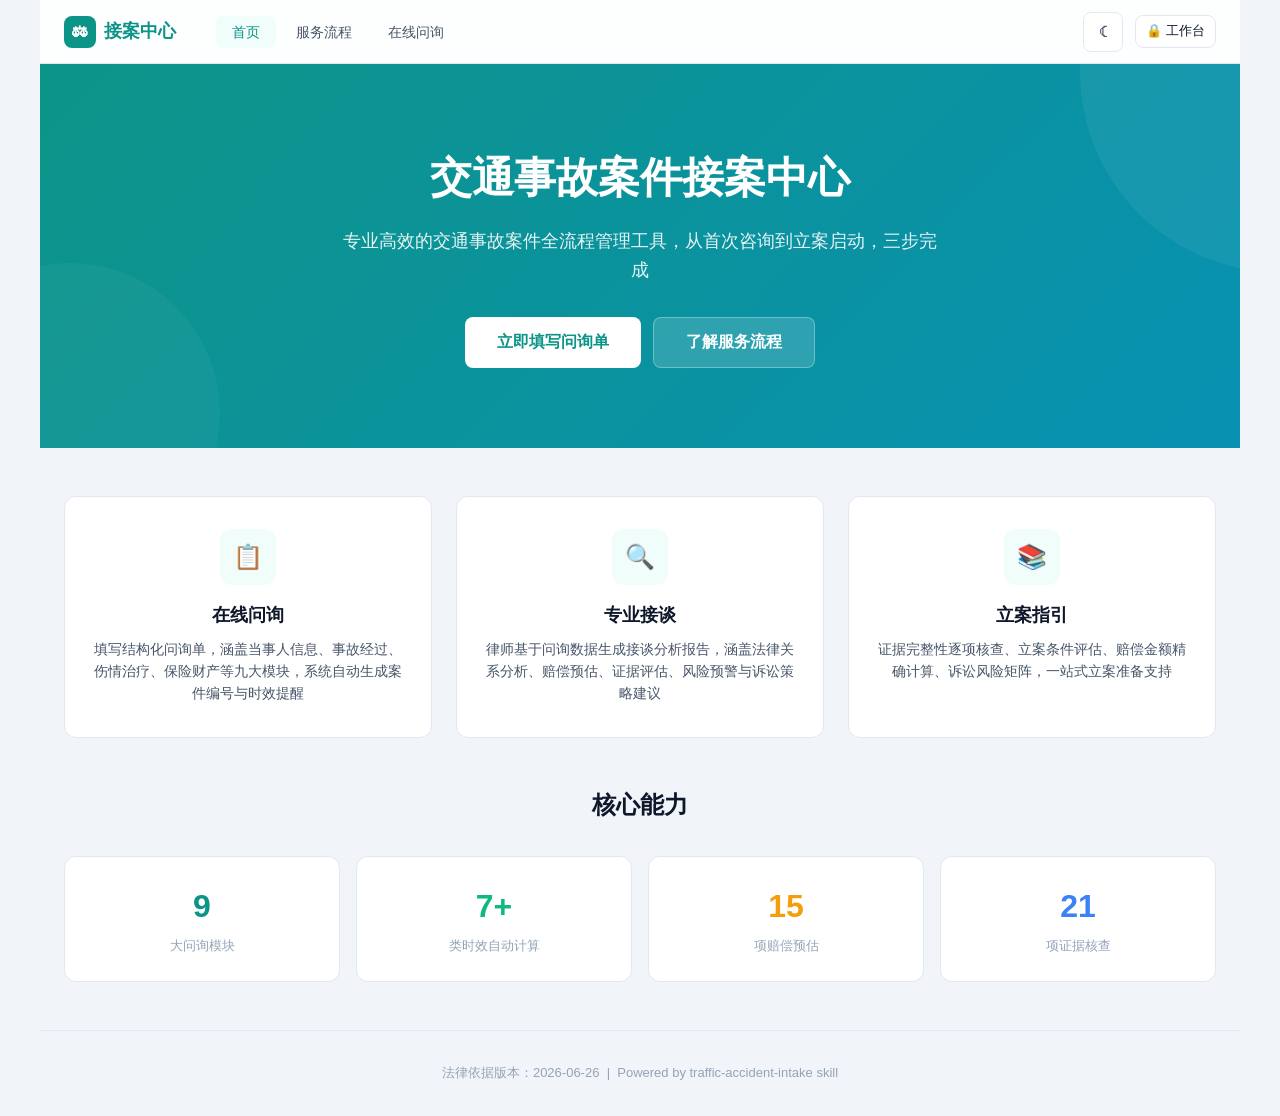
==== index.html @ eb9e919d "Initial commit: Teal color scheme, client portal + team dashboard" ====
<!DOCTYPE html>
<html lang="zh-CN">
<head>
<meta charset="UTF-8">
<meta name="viewport" content="width=device-width, initial-scale=1.0">
<title>交通事故案件接案中心</title>
<link rel="stylesheet" href="css/style.css">
</head>
<body>
<div class="client-layout">

  <!-- ===== Navigation ===== -->
  <nav class="client-nav">
    <div class="logo">
      <div class="logo-icon">&#9878;</div>
      <span>接案中心</span>
    </div>
    <ul class="nav-links">
      <li><a href="#/" class="active" data-route="/">首页</a></li>
      <li><a href="#/process" data-route="/process">服务流程</a></li>
      <li><a href="#/intake" data-route="/intake">在线问询</a></li>
    </ul>
    <div class="nav-actions">
      <button class="theme-toggle" id="themeToggle" title="切换主题">&#9790;</button>
      <a href="team.html" class="btn btn-sm btn-secondary">&#128274; 工作台</a>
    </div>
  </nav>

  <!-- ===== Home View ===== -->
  <div class="view active" id="view-home">

    <!-- Hero -->
    <div class="hero">
      <h1>交通事故案件接案中心</h1>
      <p class="subtitle">专业高效的交通事故案件全流程管理工具，从首次咨询到立案启动，三步完成</p>
      <div class="hero-cta">
        <button class="btn-hero btn-hero-primary" onclick="location.hash='#/intake'">立即填写问询单</button>
        <button class="btn-hero btn-hero-secondary" onclick="location.hash='#/process'">了解服务流程</button>
      </div>
    </div>

    <!-- Service Cards -->
    <div class="service-grid">
      <div class="service-card">
        <div class="service-icon">&#128203;</div>
        <h3>在线问询</h3>
        <p>填写结构化问询单，涵盖当事人信息、事故经过、伤情治疗、保险财产等九大模块，系统自动生成案件编号与时效提醒</p>
      </div>
      <div class="service-card">
        <div class="service-icon">&#128269;</div>
        <h3>专业接谈</h3>
        <p>律师基于问询数据生成接谈分析报告，涵盖法律关系分析、赔偿预估、证据评估、风险预警与诉讼策略建议</p>
      </div>
      <div class="service-card">
        <div class="service-icon">&#128218;</div>
        <h3>立案指引</h3>
        <p>证据完整性逐项核查、立案条件评估、赔偿金额精确计算、诉讼风险矩阵，一站式立案准备支持</p>
      </div>
    </div>

    <!-- Quick Stats -->
    <div style="max-width:1200px;margin:0 auto;padding:0 24px 48px;">
      <h2 style="text-align:center;font-size:24px;font-weight:700;margin-bottom:32px;">核心能力</h2>
      <div style="display:grid;grid-template-columns:repeat(auto-fit,minmax(200px,1fr));gap:16px;">
        <div class="card" style="text-align:center;padding:24px;">
          <div style="font-size:32px;font-weight:800;color:var(--primary);">9</div>
          <div style="font-size:13px;color:var(--text-muted);margin-top:4px;">大问询模块</div>
        </div>
        <div class="card" style="text-align:center;padding:24px;">
          <div style="font-size:32px;font-weight:800;color:var(--success);">7+</div>
          <div style="font-size:13px;color:var(--text-muted);margin-top:4px;">类时效自动计算</div>
        </div>
        <div class="card" style="text-align:center;padding:24px;">
          <div style="font-size:32px;font-weight:800;color:var(--warning);">15</div>
          <div style="font-size:13px;color:var(--text-muted);margin-top:4px;">项赔偿预估</div>
        </div>
        <div class="card" style="text-align:center;padding:24px;">
          <div style="font-size:32px;font-weight:800;color:var(--info);">21</div>
          <div style="font-size:13px;color:var(--text-muted);margin-top:4px;">项证据核查</div>
        </div>
      </div>
    </div>

    <!-- Footer -->
    <div style="text-align:center;padding:32px;border-top:1px solid var(--border);color:var(--text-muted);font-size:13px;">
      <p>法律依据版本：2026-06-26 &nbsp;|&nbsp;  Powered by traffic-accident-intake skill</p>
    </div>
  </div>

  <!-- ===== Process View ===== -->
  <div class="view" id="view-process">
    <div class="process-section">
      <h2>服务流程</h2>
      <p style="text-align:center;color:var(--text-secondary);margin:-32px auto 48px;max-width:600px;font-size:15px;">
        从首次咨询到立案启动，三个阶段有序推进，点击每个阶段查看详细内容
      </p>

      <div class="process-timeline">
        <!-- Phase 1 -->
        <div class="process-step" onclick="toggleStep(this)">
          <div class="step-dot">1</div>
          <div class="step-card">
            <h3>&#128203; 阶段一 &middot; 在线问询</h3>
            <p>客户填写结构化问询单，系统自动生成案件编号和时效提醒，律师获取完整案件信息</p>
            <div class="step-details">
              <div class="step-detail-item"><span class="detail-icon">&#10003;</span>九大模块覆盖：当事人信息、事故经过、伤情治疗、保险、财产、刑事风险、诉求、诉讼状态、材料清单</div>
              <div class="step-detail-item"><span class="detail-icon">&#10003;</span>自动生成案件编号（TA-时间戳格式）</div>
              <div class="step-detail-item"><span class="detail-icon">&#10003;</span>内置时效计算引擎：工伤认定、伤残鉴定、诉讼时效、保险理赔等7+类关键期限</div>
              <div class="step-detail-item"><span class="detail-icon">&#10003;</span>提交后导出JSON数据文件，客户可通过微信回传</div>
              <div class="step-detail-item"><span class="detail-icon">&#10003;</span>支持打印/导出PDF作为纸质备份</div>
              <div style="margin-top:16px;">
                <button class="btn btn-primary btn-sm" onclick="event.stopPropagation();location.hash='#/intake'">前往填写问询单 &rarr;</button>
              </div>
            </div>
          </div>
        </div>

        <!-- Phase 2 -->
        <div class="process-step" onclick="toggleStep(this)">
          <div class="step-dot">2</div>
          <div class="step-card">
            <h3>&#128269; 阶段二 &middot; 接谈分析</h3>
            <p>律师面谈客户时，基于问询数据生成结构化接谈分析报告，辅助高效决策</p>
            <div class="step-details">
              <div class="step-detail-item"><span class="detail-icon">&#10003;</span>案件基本信息：当事人、事故概况、责任认定、伤亡情况</div>
              <div class="step-detail-item"><span class="detail-icon">&#10003;</span>法律关系分析：侵权关系、保险合同、劳动/工伤、好意同乘、挂靠经营</div>
              <div class="step-detail-item"><span class="detail-icon">&#10003;</span>赔偿项目预估：15项赔偿逐条预估，引用最新地方标准</div>
              <div class="step-detail-item"><span class="detail-icon">&#10003;</span>证据现状评估：已有证据 vs 缺失证据，证据链完整性分析</div>
              <div class="step-detail-item"><span class="detail-icon">&#10003;</span>风险评估：诉讼时效、责任争议、执行风险、刑事风险</div>
              <div class="step-detail-item"><span class="detail-icon">&#10003;</span>诉讼策略建议：被告选择、管辖法院、保险索赔策略</div>
              <div class="step-detail-item"><span class="detail-icon">&#10003;</span>面谈补充提问清单：基于信息缺口自动生成追问清单</div>
              <div class="step-detail-item"><span class="detail-icon">&#10003;</span>下一步行动：紧急/短期/中期行动项</div>
            </div>
          </div>
        </div>

        <!-- Phase 3 -->
        <div class="process-step" onclick="toggleStep(this)">
          <div class="step-dot">3</div>
          <div class="step-card">
            <h3>&#128218; 阶段三 &middot; 立案准备</h3>
            <p>咨询完成、证据到位后，输出立案准备指引，全面支持立案决策</p>
            <div class="step-details">
              <div class="step-detail-item"><span class="detail-icon">&#10003;</span>证据完整性核查：21项证据逐项对照标注（已有/缺失/可选）</div>
              <div class="step-detail-item"><span class="detail-icon">&#10003;</span>立案条件评估：原告资格、被告明确性、管辖、时效</div>
              <div class="step-detail-item"><span class="detail-icon">&#10003;</span>赔偿金额精确计算：基于证据材料和最新标准逐项计算</div>
              <div class="step-detail-item"><span class="detail-icon">&#10003;</span>诉讼风险矩阵：责任争议、证据不足、保险免责、执行不能等</div>
              <div class="step-detail-item"><span class="detail-icon">&#10003;</span>立案材料清单：起诉状、证据目录、主体证明等完整清单</div>
              <div class="step-detail-item"><span class="detail-icon">&#10003;</span>立案操作指引：诉讼费速算、网上/现场/跨域立案流程</div>
            </div>
          </div>
        </div>
      </div>
    </div>
  </div>

  <!-- ===== Intake View ===== -->
  <div class="view" id="view-intake">
    <div class="intake-frame-wrapper">
      <div style="margin-bottom:20px;">
        <h2 style="font-size:22px;font-weight:700;margin-bottom:8px;">在线问询单</h2>
        <p style="color:var(--text-secondary);font-size:14px;">
          请如实填写以下信息，带 <strong>*</strong> 的为必填项。信息越完整，律师给出的方案越精准。
          所有信息仅用于律师内部评估，严格保密。
        </p>
      </div>
      <div id="intakeContainer" style="background:var(--surface);border:1px solid var(--border);border-radius:var(--radius-md);overflow:hidden;">
        <iframe id="intakeFrame" src="intake-form.html" style="width:100%;min-height:80vh;border:none;" onload="autoResizeFrame(this)"></iframe>
      </div>
      <div style="margin-top:16px;text-align:center;color:var(--text-muted);font-size:13px;">
        <p>填写完成后点击"确认提交"，系统将自动生成案件编号并下载数据文件。</p>
        <p style="margin-top:4px;">如需帮助，请联系接洽联络人。</p>
      </div>
    </div>
  </div>

</div>

<script>
// ===== Client Portal Router =====
function navigateClient() {
  var hash = location.hash.replace('#', '') || '/';
  document.querySelectorAll('.view').forEach(function(v) { v.classList.remove('active'); });
  document.querySelectorAll('.client-nav .nav-links a').forEach(function(a) { a.classList.remove('active'); });

  var viewId = 'view-home';
  if (hash === '/process') viewId = 'view-process';
  else if (hash === '/intake') viewId = 'view-intake';

  var view = document.getElementById(viewId);
  if (view) view.classList.add('active');

  var activeLink = document.querySelector('.client-nav .nav-links a[data-route="' + hash + '"]');
  if (activeLink) activeLink.classList.add('active');
}

window.addEventListener('hashchange', navigateClient);
window.addEventListener('load', navigateClient);

// ===== Process Step Toggle =====
function toggleStep(el) {
  el.classList.toggle('expanded');
}

// ===== Theme Toggle =====
var themeToggle = document.getElementById('themeToggle');
function setTheme(theme) {
  document.documentElement.setAttribute('data-theme', theme);
  themeToggle.textContent = theme === 'dark' ? '\u2600' : '\u263E';
  try { localStorage.setItem('ta-theme', theme); } catch(e) {}
}

themeToggle.addEventListener('click', function() {
  var current = document.documentElement.getAttribute('data-theme');
  setTheme(current === 'dark' ? 'light' : 'dark');
});

// Load saved theme
try {
  var saved = localStorage.getItem('ta-theme');
  if (saved) setTheme(saved);
  else if (window.matchMedia('(prefers-color-scheme: dark)').matches) setTheme('dark');
} catch(e) {}

// ===== Iframe Auto Resize =====
function autoResizeFrame(iframe) {
  try {
    var h = iframe.contentDocument.documentElement.scrollHeight;
    if (h > 400) iframe.style.minHeight = h + 'px';
  } catch(e) {}
}
</script>
</body>
</html>
---- css/style.css ----
/* ============================================================
   TA-Intake Portal — Design System
   Modern dashboard theme with dark/light mode
   ============================================================ */

/* ===== CSS Variables — Light Theme (default) ===== */
:root {
  --bg: #f1f5f9;
  --bg-elevated: #ffffff;
  --surface: #ffffff;
  --surface-hover: #f8fafc;
  --border: #e2e8f0;
  --border-light: #f1f5f9;

  --text-primary: #0f172a;
  --text-secondary: #475569;
  --text-muted: #94a3b8;
  --text-inverse: #ffffff;

  --primary: #0d9488;
  --primary-hover: #0f766e;
  --primary-light: #f0fdfa;
  --primary-text: #0d9488;

  --success: #10b981;
  --success-light: #ecfdf5;
  --success-text: #059669;
  --warning: #f59e0b;
  --warning-light: #fffbeb;
  --warning-text: #d97706;
  --danger: #ef4444;
  --danger-light: #fef2f2;
  --danger-text: #dc2626;
  --info: #3b82f6;
  --info-light: #eff6ff;

  --shadow-sm: 0 1px 2px rgba(0,0,0,0.05);
  --shadow: 0 1px 3px rgba(0,0,0,0.1), 0 1px 2px rgba(0,0,0,0.06);
  --shadow-md: 0 4px 6px -1px rgba(0,0,0,0.1), 0 2px 4px -1px rgba(0,0,0,0.06);
  --shadow-lg: 0 10px 15px -3px rgba(0,0,0,0.1), 0 4px 6px -2px rgba(0,0,0,0.05);

  --radius-sm: 6px;
  --radius: 8px;
  --radius-md: 12px;
  --radius-lg: 16px;
  --radius-full: 9999px;

  --sidebar-width: 260px;
  --header-height: 64px;
  --transition: 0.2s ease;
}

/* ===== Dark Theme ===== */
[data-theme="dark"] {
  --bg: #0f172a;
  --bg-elevated: #1e293b;
  --surface: #1e293b;
  --surface-hover: #334155;
  --border: #334155;
  --border-light: #1e293b;

  --text-primary: #f1f5f9;
  --text-secondary: #94a3b8;
  --text-muted: #64748b;
  --text-inverse: #0f172a;

  --primary: #2dd4bf;
  --primary-hover: #14b8a6;
  --primary-light: #042f2e;
  --primary-text: #5eead4;

  --success: #34d399;
  --success-light: #064e3b;
  --success-text: #6ee7b7;
  --warning: #fbbf24;
  --warning-light: #78350f;
  --warning-text: #fcd34d;
  --danger: #f87171;
  --danger-light: #7f1d1d;
  --danger-text: #fca5a5;
  --info: #60a5fa;
  --info-light: #1e3a5f;

  --shadow-sm: 0 1px 2px rgba(0,0,0,0.3);
  --shadow: 0 1px 3px rgba(0,0,0,0.4);
  --shadow-md: 0 4px 6px rgba(0,0,0,0.4);
  --shadow-lg: 0 10px 15px rgba(0,0,0,0.5);
}

/* ===== Reset & Base ===== */
*, *::before, *::after { box-sizing: border-box; margin: 0; padding: 0; }

html { scroll-behavior: smooth; }

body {
  font-family: -apple-system, BlinkMacSystemFont, "Segoe UI", "PingFang SC", "Hiragino Sans GB", "Microsoft YaHei", sans-serif;
  background: var(--bg);
  color: var(--text-primary);
  line-height: 1.6;
  min-height: 100vh;
  transition: background var(--transition), color var(--transition);
}

a { color: var(--primary); text-decoration: none; }
a:hover { text-decoration: underline; }

/* ===== Client Portal Layout ===== */
.client-layout {
  max-width: 1200px;
  margin: 0 auto;
}

.client-nav {
  position: sticky;
  top: 0;
  z-index: 100;
  background: var(--surface);
  border-bottom: 1px solid var(--border);
  padding: 0 24px;
  display: flex;
  align-items: center;
  height: var(--header-height);
  backdrop-filter: blur(12px);
  background: rgba(255,255,255,0.85);
}

[data-theme="dark"] .client-nav {
  background: rgba(30,41,59,0.9);
}

.client-nav .logo {
  font-size: 18px;
  font-weight: 700;
  color: var(--primary);
  display: flex;
  align-items: center;
  gap: 8px;
}

.client-nav .logo-icon {
  width: 32px;
  height: 32px;
  background: var(--primary);
  border-radius: var(--radius);
  display: flex;
  align-items: center;
  justify-content: center;
  color: white;
  font-size: 16px;
}

.client-nav .nav-links {
  display: flex;
  gap: 4px;
  margin-left: 40px;
  list-style: none;
}

.client-nav .nav-links a {
  padding: 8px 16px;
  border-radius: var(--radius);
  color: var(--text-secondary);
  font-size: 14px;
  font-weight: 500;
  transition: all var(--transition);
}

.client-nav .nav-links a:hover,
.client-nav .nav-links a.active {
  color: var(--primary);
  background: var(--primary-light);
  text-decoration: none;
}

.client-nav .nav-actions {
  margin-left: auto;
  display: flex;
  align-items: center;
  gap: 12px;
}

/* ===== Theme Toggle ===== */
.theme-toggle {
  width: 40px;
  height: 40px;
  border: 1px solid var(--border);
  border-radius: var(--radius);
  background: var(--surface);
  cursor: pointer;
  display: flex;
  align-items: center;
  justify-content: center;
  font-size: 18px;
  transition: all var(--transition);
  color: var(--text-secondary);
}

.theme-toggle:hover {
  background: var(--surface-hover);
  border-color: var(--primary);
  color: var(--primary);
}

/* ===== Team Dashboard Layout ===== */
.team-layout {
  display: flex;
  min-height: 100vh;
}

.sidebar {
  width: var(--sidebar-width);
  background: var(--surface);
  border-right: 1px solid var(--border);
  display: flex;
  flex-direction: column;
  position: fixed;
  top: 0;
  left: 0;
  bottom: 0;
  z-index: 50;
  transition: transform 0.3s ease;
}

.sidebar-header {
  padding: 20px 20px 16px;
  border-bottom: 1px solid var(--border);
}

.sidebar-header .logo {
  font-size: 16px;
  font-weight: 700;
  color: var(--primary);
  display: flex;
  align-items: center;
  gap: 10px;
}

.sidebar-header .logo-icon {
  width: 36px;
  height: 36px;
  background: linear-gradient(135deg, var(--primary), var(--primary-hover));
  border-radius: var(--radius);
  display: flex;
  align-items: center;
  justify-content: center;
  color: white;
  font-size: 18px;
}

.sidebar-header .logo-sub {
  font-size: 11px;
  color: var(--text-muted);
  font-weight: 400;
  margin-top: 2px;
}

.sidebar-nav {
  flex: 1;
  padding: 12px;
  overflow-y: auto;
}

.sidebar-nav .nav-section {
  font-size: 11px;
  font-weight: 600;
  color: var(--text-muted);
  text-transform: uppercase;
  letter-spacing: 0.5px;
  padding: 16px 12px 8px;
}

.sidebar-nav .nav-item {
  display: flex;
  align-items: center;
  gap: 10px;
  padding: 10px 12px;
  border-radius: var(--radius);
  color: var(--text-secondary);
  font-size: 14px;
  font-weight: 500;
  transition: all var(--transition);
  cursor: pointer;
  text-decoration: none;
}

.sidebar-nav .nav-item:hover {
  background: var(--surface-hover);
  color: var(--text-primary);
  text-decoration: none;
}

.sidebar-nav .nav-item.active {
  background: var(--primary-light);
  color: var(--primary);
}

.sidebar-nav .nav-item .nav-icon {
  width: 20px;
  text-align: center;
  font-size: 16px;
}

.sidebar-nav .nav-item .nav-badge {
  margin-left: auto;
  background: var(--danger);
  color: white;
  font-size: 11px;
  padding: 2px 7px;
  border-radius: var(--radius-full);
  font-weight: 600;
}

.sidebar-footer {
  padding: 16px;
  border-top: 1px solid var(--border);
  display: flex;
  align-items: center;
  gap: 8px;
}

.main-content {
  flex: 1;
  margin-left: var(--sidebar-width);
  min-height: 100vh;
}

.main-header {
  height: var(--header-height);
  border-bottom: 1px solid var(--border);
  padding: 0 24px;
  display: flex;
  align-items: center;
  background: var(--surface);
  position: sticky;
  top: 0;
  z-index: 40;
}

.main-header .page-title {
  font-size: 18px;
  font-weight: 700;
}

.main-header .header-actions {
  margin-left: auto;
  display: flex;
  align-items: center;
  gap: 12px;
}

.main-body {
  padding: 24px;
}

/* ===== Cards ===== */
.card {
  background: var(--surface);
  border: 1px solid var(--border);
  border-radius: var(--radius-md);
  padding: 20px;
  transition: all var(--transition);
}

.card:hover {
  box-shadow: var(--shadow-md);
}

.card-header {
  display: flex;
  align-items: center;
  justify-content: space-between;
  margin-bottom: 16px;
}

.card-title {
  font-size: 15px;
  font-weight: 600;
}

/* ===== Stat Cards ===== */
.stat-grid {
  display: grid;
  grid-template-columns: repeat(auto-fit, minmax(200px, 1fr));
  gap: 16px;
  margin-bottom: 24px;
}

.stat-card {
  background: var(--surface);
  border: 1px solid var(--border);
  border-radius: var(--radius-md);
  padding: 20px;
  display: flex;
  align-items: flex-start;
  gap: 16px;
  transition: all var(--transition);
}

.stat-card:hover {
  box-shadow: var(--shadow-md);
  transform: translateY(-1px);
}

.stat-icon {
  width: 44px;
  height: 44px;
  border-radius: var(--radius);
  display: flex;
  align-items: center;
  justify-content: center;
  font-size: 20px;
  flex-shrink: 0;
}

.stat-icon.blue { background: var(--info-light); color: var(--info); }
.stat-icon.green { background: var(--success-light); color: var(--success); }
.stat-icon.yellow { background: var(--warning-light); color: var(--warning); }
.stat-icon.red { background: var(--danger-light); color: var(--danger); }
.stat-icon.purple { background: var(--primary-light); color: var(--primary); }

.stat-info { flex: 1; }

.stat-value {
  font-size: 28px;
  font-weight: 700;
  line-height: 1.2;
  color: var(--text-primary);
}

.stat-label {
  font-size: 13px;
  color: var(--text-muted);
  margin-top: 2px;
}

/* ===== Buttons ===== */
.btn {
  display: inline-flex;
  align-items: center;
  justify-content: center;
  gap: 6px;
  padding: 8px 16px;
  border: 1px solid transparent;
  border-radius: var(--radius);
  font-size: 14px;
  font-weight: 500;
  font-family: inherit;
  cursor: pointer;
  transition: all var(--transition);
  white-space: nowrap;
}

.btn-primary {
  background: var(--primary);
  color: white;
}
.btn-primary:hover { background: var(--primary-hover); }

.btn-secondary {
  background: var(--surface);
  color: var(--text-primary);
  border-color: var(--border);
}
.btn-secondary:hover { background: var(--surface-hover); }

.btn-ghost {
  background: transparent;
  color: var(--text-secondary);
}
.btn-ghost:hover { background: var(--surface-hover); color: var(--text-primary); }

.btn-danger {
  background: var(--danger);
  color: white;
}
.btn-danger:hover { background: var(--danger-text); }

.btn-sm { padding: 5px 10px; font-size: 13px; }
.btn-lg { padding: 12px 24px; font-size: 15px; }

/* ===== Badges ===== */
.badge {
  display: inline-flex;
  align-items: center;
  padding: 3px 10px;
  border-radius: var(--radius-full);
  font-size: 12px;
  font-weight: 500;
}

.badge-primary { background: var(--primary-light); color: var(--primary-text); }
.badge-success { background: var(--success-light); color: var(--success-text); }
.badge-warning { background: var(--warning-light); color: var(--warning-text); }
.badge-danger { background: var(--danger-light); color: var(--danger-text); }
.badge-info { background: var(--info-light); color: var(--info); }
.badge-muted { background: var(--bg); color: var(--text-muted); }

/* ===== Form Elements ===== */
.input, .select, .textarea {
  width: 100%;
  padding: 8px 12px;
  border: 1px solid var(--border);
  border-radius: var(--radius);
  font-size: 14px;
  font-family: inherit;
  background: var(--surface);
  color: var(--text-primary);
  transition: all var(--transition);
}

.input:focus, .select:focus, .textarea:focus {
  outline: none;
  border-color: var(--primary);
  box-shadow: 0 0 0 3px rgba(13,148,136,0.1);
}

.search-input {
  position: relative;
}

.search-input .input {
  padding-left: 36px;
}

.search-input .search-icon {
  position: absolute;
  left: 12px;
  top: 50%;
  transform: translateY(-50%);
  color: var(--text-muted);
  font-size: 14px;
}

/* ===== Tables ===== */
.table-wrapper {
  overflow-x: auto;
  border: 1px solid var(--border);
  border-radius: var(--radius-md);
}

.table {
  width: 100%;
  border-collapse: collapse;
  font-size: 14px;
}

.table th {
  text-align: left;
  padding: 12px 16px;
  font-weight: 600;
  font-size: 12px;
  text-transform: uppercase;
  letter-spacing: 0.5px;
  color: var(--text-muted);
  background: var(--bg);
  border-bottom: 1px solid var(--border);
}

.table td {
  padding: 12px 16px;
  border-bottom: 1px solid var(--border-light);
  color: var(--text-secondary);
}

.table tr:last-child td { border-bottom: none; }

.table tr:hover td { background: var(--surface-hover); }

/* ===== Progress Bar ===== */
.progress {
  height: 6px;
  background: var(--border);
  border-radius: 3px;
  overflow: hidden;
}

.progress-bar {
  height: 100%;
  background: var(--primary);
  border-radius: 3px;
  transition: width 0.5s ease;
}

.progress-bar.green { background: var(--success); }
.progress-bar.yellow { background: var(--warning); }
.progress-bar.red { background: var(--danger); }

/* ===== Hero Section (Client Home) ===== */
.hero {
  background: linear-gradient(135deg, var(--primary), #0891b2);
  color: white;
  padding: 80px 40px;
  text-align: center;
  position: relative;
  overflow: hidden;
}

.hero::before {
  content: '';
  position: absolute;
  top: -50%;
  right: -20%;
  width: 400px;
  height: 400px;
  background: rgba(255,255,255,0.06);
  border-radius: 50%;
}

.hero::after {
  content: '';
  position: absolute;
  bottom: -30%;
  left: -10%;
  width: 300px;
  height: 300px;
  background: rgba(255,255,255,0.04);
  border-radius: 50%;
}

.hero h1 {
  font-size: 42px;
  font-weight: 800;
  margin-bottom: 16px;
  position: relative;
  z-index: 1;
}

.hero .subtitle {
  font-size: 18px;
  opacity: 0.9;
  max-width: 600px;
  margin: 0 auto 32px;
  position: relative;
  z-index: 1;
}

.hero .hero-cta {
  display: flex;
  gap: 12px;
  justify-content: center;
  position: relative;
  z-index: 1;
}

.hero .btn-hero {
  padding: 14px 32px;
  border-radius: var(--radius);
  font-size: 16px;
  font-weight: 600;
  cursor: pointer;
  border: none;
  transition: all 0.3s;
}

.hero .btn-hero-primary {
  background: white;
  color: var(--primary);
}

.hero .btn-hero-primary:hover {
  background: rgba(255,255,255,0.9);
  transform: translateY(-2px);
  box-shadow: 0 8px 24px rgba(0,0,0,0.2);
}

.hero .btn-hero-secondary {
  background: rgba(255,255,255,0.15);
  color: white;
  border: 1px solid rgba(255,255,255,0.3);
}

.hero .btn-hero-secondary:hover {
  background: rgba(255,255,255,0.25);
}

/* ===== Service Cards ===== */
.service-grid {
  display: grid;
  grid-template-columns: repeat(auto-fit, minmax(280px, 1fr));
  gap: 24px;
  padding: 48px 24px;
  max-width: 1200px;
  margin: 0 auto;
}

.service-card {
  background: var(--surface);
  border: 1px solid var(--border);
  border-radius: var(--radius-md);
  padding: 32px 24px;
  text-align: center;
  transition: all 0.3s;
}

.service-card:hover {
  transform: translateY(-4px);
  box-shadow: var(--shadow-lg);
}

.service-card .service-icon {
  width: 56px;
  height: 56px;
  background: var(--primary-light);
  border-radius: var(--radius-md);
  display: flex;
  align-items: center;
  justify-content: center;
  font-size: 24px;
  margin: 0 auto 16px;
}

.service-card h3 {
  font-size: 18px;
  font-weight: 600;
  margin-bottom: 8px;
}

.service-card p {
  font-size: 14px;
  color: var(--text-secondary);
  line-height: 1.6;
}

/* ===== Process Timeline ===== */
.process-section {
  padding: 64px 24px;
  max-width: 900px;
  margin: 0 auto;
}

.process-section h2 {
  text-align: center;
  font-size: 32px;
  font-weight: 700;
  margin-bottom: 48px;
}

.process-timeline {
  position: relative;
  padding-left: 40px;
}

.process-timeline::before {
  content: '';
  position: absolute;
  left: 15px;
  top: 0;
  bottom: 0;
  width: 2px;
  background: var(--border);
}

.process-step {
  position: relative;
  margin-bottom: 48px;
  cursor: pointer;
}

.process-step:last-child { margin-bottom: 0; }

.process-step .step-dot {
  position: absolute;
  left: -33px;
  top: 4px;
  width: 28px;
  height: 28px;
  background: var(--primary);
  border-radius: 50%;
  display: flex;
  align-items: center;
  justify-content: center;
  color: white;
  font-size: 13px;
  font-weight: 700;
  z-index: 1;
  transition: all 0.3s;
}

.process-step:hover .step-dot {
  transform: scale(1.2);
  box-shadow: 0 0 0 6px var(--primary-light);
}

.process-step .step-card {
  background: var(--surface);
  border: 1px solid var(--border);
  border-radius: var(--radius-md);
  padding: 24px;
  transition: all 0.3s;
}

.process-step:hover .step-card {
  box-shadow: var(--shadow-md);
  border-color: var(--primary);
}

.process-step h3 {
  font-size: 18px;
  font-weight: 600;
  margin-bottom: 8px;
  color: var(--primary);
}

.process-step p {
  font-size: 14px;
  color: var(--text-secondary);
  margin-bottom: 12px;
}

.process-step .step-details {
  display: none;
  margin-top: 16px;
  padding-top: 16px;
  border-top: 1px solid var(--border);
}

.process-step.expanded .step-details {
  display: block;
}

.step-detail-item {
  display: flex;
  align-items: flex-start;
  gap: 8px;
  margin-bottom: 8px;
  font-size: 13px;
  color: var(--text-secondary);
}

.step-detail-item .detail-icon {
  color: var(--success);
  flex-shrink: 0;
  margin-top: 2px;
}

/* ===== Case Cards (Team Dashboard) ===== */
.case-grid {
  display: grid;
  gap: 12px;
}

.case-card {
  background: var(--surface);
  border: 1px solid var(--border);
  border-radius: var(--radius-md);
  padding: 16px 20px;
  display: flex;
  align-items: center;
  gap: 16px;
  transition: all var(--transition);
  cursor: pointer;
}

.case-card:hover {
  box-shadow: var(--shadow);
  border-color: var(--primary);
}

.case-card .case-info { flex: 1; }

.case-card .case-name {
  font-size: 15px;
  font-weight: 600;
  margin-bottom: 4px;
}

.case-card .case-meta {
  font-size: 13px;
  color: var(--text-muted);
  display: flex;
  gap: 16px;
}

.case-card .case-progress {
  width: 120px;
}

.case-card .case-deadline {
  text-align: right;
  min-width: 80px;
}

.case-card .deadline-days {
  font-size: 20px;
  font-weight: 700;
}

.case-card .deadline-label {
  font-size: 11px;
  color: var(--text-muted);
}

.deadline-safe { color: var(--success); }
.deadline-warn { color: var(--warning); }
.deadline-danger { color: var(--danger); }

/* ===== Filter Tabs ===== */
.filter-tabs {
  display: flex;
  gap: 4px;
  margin-bottom: 20px;
  background: var(--bg);
  padding: 4px;
  border-radius: var(--radius);
  width: fit-content;
}

.filter-tab {
  padding: 6px 16px;
  border: none;
  border-radius: var(--radius-sm);
  background: transparent;
  color: var(--text-secondary);
  font-size: 13px;
  font-weight: 500;
  cursor: pointer;
  font-family: inherit;
  transition: all var(--transition);
}

.filter-tab:hover { color: var(--text-primary); }

.filter-tab.active {
  background: var(--surface);
  color: var(--text-primary);
  box-shadow: var(--shadow-sm);
}

/* ===== Legal Reference Cards ===== */
.law-card {
  background: var(--surface);
  border: 1px solid var(--border);
  border-radius: var(--radius-md);
  padding: 20px;
  margin-bottom: 12px;
  transition: all var(--transition);
}

.law-card:hover { box-shadow: var(--shadow); }

.law-card .law-header {
  display: flex;
  align-items: flex-start;
  justify-content: space-between;
  margin-bottom: 12px;
}

.law-card .law-title {
  font-size: 15px;
  font-weight: 600;
  flex: 1;
}

.law-card .law-body {
  font-size: 14px;
  color: var(--text-secondary);
  line-height: 1.7;
}

.law-card .law-articles {
  display: flex;
  flex-wrap: wrap;
  gap: 6px;
  margin-top: 12px;
}

.law-card .article-tag {
  background: var(--bg);
  padding: 3px 10px;
  border-radius: var(--radius-sm);
  font-size: 12px;
  color: var(--text-secondary);
}

/* ===== Deadline Calendar ===== */
.deadline-list {
  display: grid;
  gap: 8px;
}

.deadline-item {
  display: flex;
  align-items: center;
  gap: 16px;
  padding: 14px 16px;
  background: var(--surface);
  border: 1px solid var(--border);
  border-radius: var(--radius);
  transition: all var(--transition);
}

.deadline-item:hover { box-shadow: var(--shadow-sm); }

.deadline-item .dl-date {
  min-width: 70px;
  text-align: center;
}

.deadline-item .dl-date .dl-day {
  font-size: 22px;
  font-weight: 700;
  line-height: 1;
}

.deadline-item .dl-date .dl-month {
  font-size: 11px;
  color: var(--text-muted);
  text-transform: uppercase;
}

.deadline-item .dl-indicator {
  width: 4px;
  height: 36px;
  border-radius: 2px;
}

.dl-indicator.safe { background: var(--success); }
.dl-indicator.warn { background: var(--warning); }
.dl-indicator.danger { background: var(--danger); }

.deadline-item .dl-info { flex: 1; }

.deadline-item .dl-title {
  font-size: 14px;
  font-weight: 600;
  margin-bottom: 2px;
}

.deadline-item .dl-legal {
  font-size: 12px;
  color: var(--text-muted);
}

.deadline-item .dl-remaining {
  text-align: right;
  min-width: 80px;
  font-size: 13px;
  font-weight: 600;
}

/* ===== Upload Zone ===== */
.upload-zone {
  border: 2px dashed var(--border);
  border-radius: var(--radius-md);
  padding: 48px 24px;
  text-align: center;
  cursor: pointer;
  transition: all var(--transition);
}

.upload-zone:hover {
  border-color: var(--primary);
  background: var(--primary-light);
}

.upload-zone .upload-icon {
  font-size: 40px;
  margin-bottom: 12px;
  color: var(--text-muted);
}

.upload-zone .upload-text {
  font-size: 15px;
  color: var(--text-secondary);
  margin-bottom: 4px;
}

.upload-zone .upload-hint {
  font-size: 13px;
  color: var(--text-muted);
}

/* ===== View Container ===== */
.view { display: none; }
.view.active { display: block; }

/* ===== Section Title ===== */
.section-title {
  font-size: 16px;
  font-weight: 600;
  margin-bottom: 16px;
  display: flex;
  align-items: center;
  gap: 8px;
}

.section-subtitle {
  font-size: 13px;
  color: var(--text-muted);
  margin-bottom: 20px;
}

/* ===== Empty State ===== */
.empty-state {
  text-align: center;
  padding: 48px 24px;
  color: var(--text-muted);
}

.empty-state .empty-icon {
  font-size: 48px;
  margin-bottom: 12px;
}

.empty-state .empty-text {
  font-size: 15px;
  margin-bottom: 16px;
}

/* ===== Mobile Menu Toggle ===== */
.mobile-toggle {
  display: none;
  width: 40px;
  height: 40px;
  border: 1px solid var(--border);
  border-radius: var(--radius);
  background: var(--surface);
  cursor: pointer;
  align-items: center;
  justify-content: center;
  font-size: 18px;
  color: var(--text-secondary);
}

.sidebar-overlay {
  display: none;
  position: fixed;
  inset: 0;
  background: rgba(0,0,0,0.4);
  z-index: 45;
}

/* ===== Responsive ===== */
@media (max-width: 768px) {
  .hero { padding: 48px 20px; }
  .hero h1 { font-size: 28px; }
  .hero .subtitle { font-size: 15px; }
  .hero .hero-cta { flex-direction: column; align-items: center; }

  .service-grid { grid-template-columns: 1fr; padding: 32px 16px; }

  .sidebar {
    transform: translateX(-100%);
  }
  .sidebar.open { transform: translateX(0); }
  .sidebar-overlay.open { display: block; }

  .main-content { margin-left: 0; }
  .mobile-toggle { display: flex; }

  .stat-grid { grid-template-columns: 1fr 1fr; }

  .case-card { flex-wrap: wrap; }
  .case-card .case-progress { width: 100%; }
  .case-card .case-deadline { width: auto; }

  .client-nav .nav-links { display: none; }
}

@media (max-width: 480px) {
  .stat-grid { grid-template-columns: 1fr; }
  .filter-tabs { flex-wrap: wrap; }
}

/* ===== Print ===== */
@media print {
  .sidebar, .client-nav, .main-header, .theme-toggle, .mobile-toggle { display: none !important; }
  .main-content { margin-left: 0 !important; }
  .card { break-inside: avoid; }
}

/* ===== Animations ===== */
@keyframes fadeIn {
  from { opacity: 0; transform: translateY(8px); }
  to { opacity: 1; transform: translateY(0); }
}

.view.active {
  animation: fadeIn 0.25s ease;
}

/* ===== Scrollbar ===== */
::-webkit-scrollbar { width: 6px; }
::-webkit-scrollbar-track { background: transparent; }
::-webkit-scrollbar-thumb { background: var(--border); border-radius: 3px; }
::-webkit-scrollbar-thumb:hover { background: var(--text-muted); }

/* ===== Tooltip ===== */
.tooltip {
  position: relative;
}

.tooltip::after {
  content: attr(data-tip);
  position: absolute;
  bottom: 100%;
  left: 50%;
  transform: translateX(-50%);
  background: var(--text-primary);
  color: var(--bg);
  padding: 4px 10px;
  border-radius: var(--radius-sm);
  font-size: 12px;
  white-space: nowrap;
  opacity: 0;
  pointer-events: none;
  transition: opacity 0.2s;
}

.tooltip:hover::after { opacity: 1; }

/* ===== Modal ===== */
.modal-backdrop {
  display: none;
  position: fixed;
  inset: 0;
  background: rgba(0,0,0,0.5);
  z-index: 1000;
  align-items: center;
  justify-content: center;
}

.modal-backdrop.active { display: flex; }

.modal {
  background: var(--surface);
  border-radius: var(--radius-lg);
  padding: 24px;
  max-width: 560px;
  width: 90%;
  max-height: 80vh;
  overflow-y: auto;
  box-shadow: var(--shadow-lg);
}

.modal-header {
  display: flex;
  align-items: center;
  justify-content: space-between;
  margin-bottom: 20px;
}

.modal-title {
  font-size: 18px;
  font-weight: 700;
}

.modal-close {
  width: 32px;
  height: 32px;
  border: none;
  border-radius: var(--radius);
  background: transparent;
  cursor: pointer;
  font-size: 18px;
  color: var(--text-muted);
  display: flex;
  align-items: center;
  justify-content: center;
}

.modal-close:hover { background: var(--bg); color: var(--text-primary); }

/* ===== Questionnaire Embed ===== */
.intake-frame-wrapper {
  max-width: 900px;
  margin: 0 auto;
  padding: 24px;
}

.intake-frame-wrapper iframe {
  width: 100%;
  min-height: 80vh;
  border: 1px solid var(--border);
  border-radius: var(--radius-md);
}

/* ===== Compensation Calculator ===== */
.calc-grid {
  display: grid;
  grid-template-columns: 1fr 1fr;
  gap: 16px;
}

.calc-result {
  background: var(--primary-light);
  border: 1px solid var(--primary);
  border-radius: var(--radius-md);
  padding: 20px;
  margin-top: 20px;
}

.calc-result .calc-total {
  font-size: 28px;
  font-weight: 700;
  color: var(--primary);
}

@media (max-width: 768px) {
  .calc-grid { grid-template-columns: 1fr; }
}
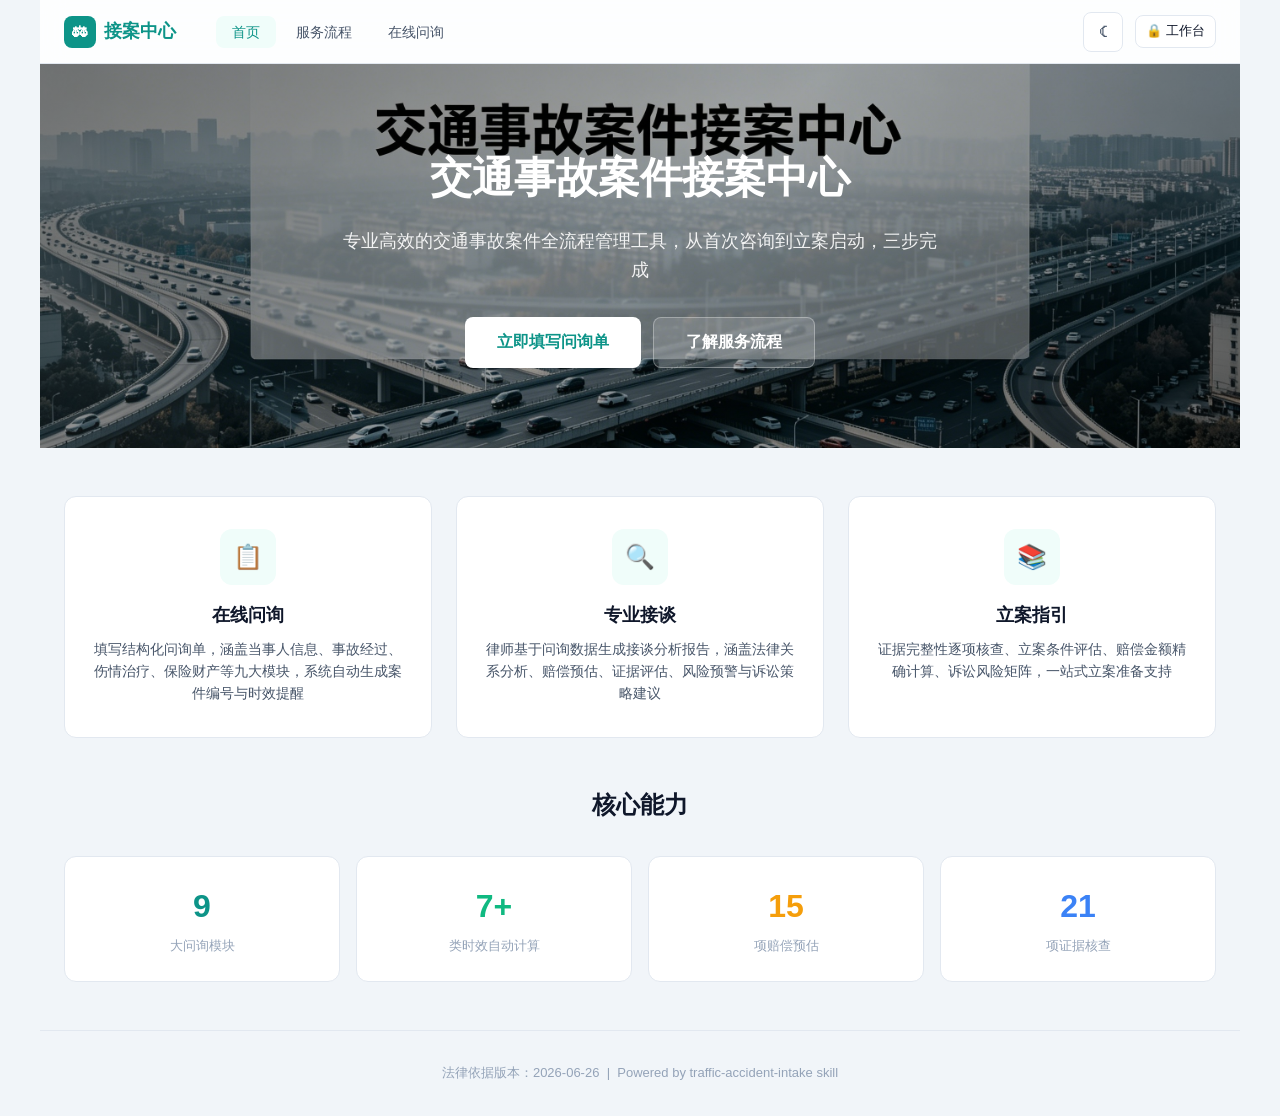
==== commit 29d65bc0: "feat: replace hero gradient with day/night banner images with time-based switching - Add compressed " ====
--- a/index.html
+++ b/index.html
@@ -165,7 +165,7 @@
         </p>
       </div>
       <div id="intakeContainer" style="background:var(--surface);border:1px solid var(--border);border-radius:var(--radius-md);overflow:hidden;">
-        <iframe id="intakeFrame" src="intake-form.html" style="width:100%;min-height:80vh;border:none;" onload="autoResizeFrame(this)"></iframe>
+        <iframe id="intakeFrame" src="intake-form.html?v=20260629b" style="width:100%;min-height:80vh;border:none;" onload="autoResizeFrame(this)"></iframe>
       </div>
       <div style="margin-top:16px;text-align:center;color:var(--text-muted);font-size:13px;">
         <p>填写完成后点击"确认提交"，系统将自动生成案件编号并下载数据文件。</p>
@@ -222,6 +222,21 @@
   else if (window.matchMedia('(prefers-color-scheme: dark)').matches) setTheme('dark');
 } catch(e) {}
 
+// ===== Hero Day/Night Banner Switch =====
+// Day: 07:00–19:00, Night: 19:00–07:00
+function updateHeroBanner() {
+  var hero = document.querySelector('.hero');
+  if (!hero) return;
+  var hour = new Date().getHours();
+  if (hour >= 19 || hour < 7) {
+    hero.classList.add('hero-night');
+  } else {
+    hero.classList.remove('hero-night');
+  }
+}
+updateHeroBanner();
+setInterval(updateHeroBanner, 60000); // re-check every minute
+
 // ===== Iframe Auto Resize =====
 function autoResizeFrame(iframe) {
   try {
--- a/css/style.css
+++ b/css/style.css
@@ -587,23 +587,26 @@
 
 /* ===== Hero Section (Client Home) ===== */
 .hero {
-  background: linear-gradient(135deg, var(--primary), #0891b2);
+  background: url('../images/banner-day.jpg') center center / cover no-repeat;
   color: white;
   padding: 80px 40px;
   text-align: center;
   position: relative;
   overflow: hidden;
+  transition: background-image 0.8s ease-in-out;
+}
+
+/* Night variant — applied by JS based on time of day */
+.hero.hero-night {
+  background-image: url('../images/banner-night.jpg');
 }
 
 .hero::before {
   content: '';
   position: absolute;
-  top: -50%;
-  right: -20%;
-  width: 400px;
-  height: 400px;
-  background: rgba(255,255,255,0.06);
-  border-radius: 50%;
+  top: 0; left: 0; right: 0; bottom: 0;
+  background: linear-gradient(135deg, rgba(0,0,0,0.55) 0%, rgba(0,0,0,0.35) 50%, rgba(0,0,0,0.55) 100%);
+  z-index: 0;
 }
 
 .hero::after {
@@ -897,6 +900,7 @@
 /* ===== Filter Tabs ===== */
 .filter-tabs {
   display: flex;
+  flex-wrap: wrap;
   gap: 4px;
   margin-bottom: 20px;
   background: var(--bg);
@@ -1036,6 +1040,536 @@
   min-width: 80px;
   font-size: 13px;
   font-weight: 600;
+}
+
+/* ===== Deadline Board (按案件归集看板) ===== */
+.deadline-board {
+  display: grid;
+  grid-template-columns: repeat(auto-fill, minmax(340px, 1fr));
+  gap: 16px;
+}
+
+.deadline-case-card {
+  background: var(--surface);
+  border: 1px solid var(--border);
+  border-radius: var(--radius-md);
+  overflow: hidden;
+  transition: all var(--transition);
+}
+
+.deadline-case-card:hover {
+  box-shadow: var(--shadow-md);
+}
+
+.deadline-case-header {
+  display: flex;
+  justify-content: space-between;
+  align-items: center;
+  padding: 14px 16px;
+  border-bottom: 1px solid var(--border);
+  background: var(--bg);
+  cursor: pointer;
+}
+
+.deadline-case-header:hover {
+  background: var(--surface-hover);
+}
+
+.deadline-case-name {
+  font-size: 15px;
+  font-weight: 600;
+  color: var(--text-primary);
+}
+
+.deadline-case-id {
+  font-size: 11px;
+  color: var(--text-muted);
+  margin-top: 2px;
+}
+
+.deadline-case-count {
+  display: flex;
+  align-items: center;
+  gap: 6px;
+}
+
+.deadline-count-badge {
+  display: inline-flex;
+  align-items: center;
+  justify-content: center;
+  min-width: 22px;
+  height: 22px;
+  padding: 0 6px;
+  border-radius: var(--radius-full);
+  font-size: 12px;
+  font-weight: 600;
+}
+
+.deadline-count-badge.urgent {
+  background: var(--danger-light);
+  color: var(--danger-text);
+}
+
+.deadline-count-badge.normal {
+  background: var(--bg);
+  color: var(--text-muted);
+}
+
+.deadline-case-body {
+  padding: 8px;
+}
+
+.deadline-board-item {
+  display: flex;
+  align-items: center;
+  gap: 10px;
+  padding: 10px 12px;
+  border-radius: var(--radius-sm);
+  transition: background var(--transition);
+}
+
+.deadline-board-item:hover {
+  background: var(--bg);
+}
+
+.deadline-board-item + .deadline-board-item {
+  border-top: 1px solid var(--border-light);
+}
+
+.deadline-board-indicator {
+  width: 4px;
+  min-height: 32px;
+  border-radius: 2px;
+  flex-shrink: 0;
+}
+
+.deadline-board-info {
+  flex: 1;
+  min-width: 0;
+}
+
+.deadline-board-title {
+  font-size: 13px;
+  font-weight: 600;
+  color: var(--text-primary);
+  white-space: nowrap;
+  overflow: hidden;
+  text-overflow: ellipsis;
+}
+
+.deadline-board-legal {
+  font-size: 11px;
+  color: var(--text-muted);
+  margin-top: 2px;
+}
+
+.deadline-board-remaining {
+  text-align: right;
+  flex-shrink: 0;
+  font-size: 12px;
+  font-weight: 600;
+  white-space: nowrap;
+}
+
+.deadline-board-deadline {
+  font-size: 11px;
+  color: var(--text-muted);
+  font-weight: 400;
+}
+
+@media (max-width: 768px) {
+  .deadline-board {
+    grid-template-columns: 1fr;
+  }
+}
+
+/* ===== Deadline Verification System ===== */
+
+/* Verification badges */
+.dv-badge {
+  display: inline-flex;
+  align-items: center;
+  gap: 3px;
+  padding: 2px 8px;
+  border-radius: 10px;
+  font-size: 11px;
+  font-weight: 500;
+  white-space: nowrap;
+  line-height: 1.4;
+}
+
+.dv-badge-pending {
+  background: #f5f5f5;
+  color: #999;
+}
+
+.dv-badge-safe {
+  background: #e0f2f1;
+  color: #00695c;
+}
+
+.dv-badge-overdue {
+  background: #ffebee;
+  color: #c62828;
+}
+
+.dv-badge-tolling {
+  background: #fff3e0;
+  color: #e65100;
+}
+
+.dv-badge-resolved {
+  background: #e8f5e9;
+  color: #2e7d32;
+}
+
+/* Verification popover */
+.dv-popover-backdrop {
+  position: fixed;
+  top: 0;
+  left: 0;
+  right: 0;
+  bottom: 0;
+  z-index: 2000;
+  background: rgba(0, 0, 0, 0.35);
+  display: flex;
+  align-items: center;
+  justify-content: center;
+  animation: dv-fade-in 0.15s ease;
+}
+
+@keyframes dv-fade-in {
+  from { opacity: 0; }
+  to { opacity: 1; }
+}
+
+.dv-popover {
+  background: var(--surface);
+  border-radius: 12px;
+  width: 90%;
+  max-width: 480px;
+  max-height: 85vh;
+  overflow-y: auto;
+  box-shadow: 0 20px 60px rgba(0, 0, 0, 0.25);
+  animation: dv-slide-up 0.2s ease;
+}
+
+@keyframes dv-slide-up {
+  from { transform: translateY(20px); opacity: 0; }
+  to { transform: translateY(0); opacity: 1; }
+}
+
+.dv-popover-header {
+  display: flex;
+  justify-content: space-between;
+  align-items: center;
+  padding: 16px 20px;
+  border-bottom: 1px solid var(--border);
+  position: sticky;
+  top: 0;
+  background: var(--surface);
+  z-index: 1;
+  border-radius: 12px 12px 0 0;
+}
+
+.dv-popover-header h4 {
+  font-size: 15px;
+  font-weight: 600;
+  margin: 0;
+  color: var(--text-primary);
+}
+
+.dv-popover-close {
+  background: none;
+  border: none;
+  font-size: 20px;
+  cursor: pointer;
+  color: var(--text-muted);
+  padding: 0;
+  line-height: 1;
+}
+
+.dv-popover-close:hover {
+  color: var(--text-primary);
+}
+
+.dv-popover-body {
+  padding: 20px;
+}
+
+/* Info row in popover */
+.dv-info-row {
+  font-size: 13px;
+  color: var(--text-secondary);
+  margin-bottom: 6px;
+  line-height: 1.6;
+}
+
+.dv-info-row strong {
+  color: var(--text-primary);
+}
+
+/* Date input in popover */
+.dv-date-input {
+  width: 100%;
+  padding: 10px 12px;
+  border: 1px solid var(--border);
+  border-radius: 8px;
+  font-size: 14px;
+  background: var(--bg);
+  color: var(--text-primary);
+  margin-top: 8px;
+  margin-bottom: 12px;
+  font-family: inherit;
+}
+
+.dv-date-input:focus {
+  outline: none;
+  border-color: var(--primary);
+  box-shadow: 0 0 0 3px rgba(13, 148, 136, 0.1);
+}
+
+/* Result display */
+.dv-result {
+  padding: 12px 16px;
+  border-radius: 8px;
+  margin: 12px 0;
+  font-size: 13px;
+  line-height: 1.6;
+}
+
+.dv-result-safe {
+  background: #e0f2f1;
+  color: #00695c;
+  border-left: 3px solid #00897b;
+}
+
+.dv-result-overdue {
+  background: #ffebee;
+  color: #c62828;
+  border-left: 3px solid #ef4444;
+}
+
+.dv-result-tolling {
+  background: #fff3e0;
+  color: #e65100;
+  border-left: 3px solid #f59e0b;
+}
+
+.dv-result-resolved {
+  background: #e8f5e9;
+  color: #2e7d32;
+  border-left: 3px solid #10b981;
+}
+
+/* Tolling checkbox group */
+.dv-tolling-group {
+  margin: 12px 0;
+}
+
+.dv-tolling-group label {
+  display: flex;
+  align-items: flex-start;
+  gap: 8px;
+  padding: 8px 12px;
+  border-radius: 6px;
+  cursor: pointer;
+  font-size: 13px;
+  color: var(--text-secondary);
+  transition: background var(--transition);
+  margin-bottom: 4px;
+}
+
+.dv-tolling-group label:hover {
+  background: var(--bg);
+}
+
+.dv-tolling-group input[type="checkbox"] {
+  margin-top: 2px;
+  flex-shrink: 0;
+  width: 16px;
+  height: 16px;
+  accent-color: var(--primary);
+}
+
+.dv-tolling-group .dv-tolling-legal {
+  font-size: 11px;
+  color: var(--text-muted);
+  margin-top: 2px;
+}
+
+/* Tolling note textarea */
+.dv-tolling-note {
+  width: 100%;
+  padding: 8px 12px;
+  border: 1px solid var(--border);
+  border-radius: 8px;
+  font-size: 13px;
+  font-family: inherit;
+  background: var(--bg);
+  color: var(--text-primary);
+  resize: vertical;
+  min-height: 60px;
+  margin-top: 8px;
+}
+
+.dv-tolling-note:focus {
+  outline: none;
+  border-color: var(--primary);
+  box-shadow: 0 0 0 3px rgba(13, 148, 136, 0.1);
+}
+
+/* Cascade radio options */
+.dv-cascade-options {
+  margin: 12px 0;
+}
+
+.dv-cascade-options label {
+  display: flex;
+  align-items: center;
+  gap: 8px;
+  padding: 10px 14px;
+  border: 1px solid var(--border);
+  border-radius: 8px;
+  cursor: pointer;
+  font-size: 13px;
+  color: var(--text-secondary);
+  transition: all var(--transition);
+  margin-bottom: 8px;
+}
+
+.dv-cascade-options label:hover {
+  border-color: var(--primary);
+  background: var(--primary-light);
+}
+
+.dv-cascade-options input[type="radio"] {
+  flex-shrink: 0;
+  width: 16px;
+  height: 16px;
+  accent-color: var(--primary);
+}
+
+.dv-cascade-options input[type="radio"]:checked + span {
+  color: var(--primary);
+  font-weight: 600;
+}
+
+/* Buttons in popover */
+.dv-popover-actions {
+  display: flex;
+  gap: 8px;
+  margin-top: 16px;
+}
+
+.dv-popover-actions .btn {
+  flex: 1;
+}
+
+/* Clickable deadline items */
+.deadline-board-item.dv-clickable {
+  cursor: pointer;
+}
+
+.deadline-board-item.dv-clickable:hover {
+  background: var(--primary-light);
+}
+
+/* Board item verification indicator overrides */
+.deadline-board-item.dv-verified-safe .deadline-board-indicator {
+  background: var(--success) !important;
+}
+
+.deadline-board-item.dv-verified-overdue .deadline-board-indicator {
+  background: var(--danger) !important;
+}
+
+.deadline-board-item.dv-verified-tolling .deadline-board-indicator {
+  background: var(--warning) !important;
+}
+
+.deadline-board-item.dv-verified-resolved .deadline-board-indicator {
+  background: #9e9e9e !important;
+  opacity: 0.6;
+}
+
+.deadline-board-item.dv-verified-resolved {
+  opacity: 0.7;
+}
+
+.deadline-board-item.dv-verified-resolved .deadline-board-title {
+  text-decoration: line-through;
+  color: var(--text-muted);
+}
+
+/* Dark theme overrides */
+[data-theme="dark"] .dv-badge-pending {
+  background: #333;
+  color: #888;
+}
+
+[data-theme="dark"] .dv-badge-safe {
+  background: #1a3a2a;
+  color: #4caf50;
+}
+
+[data-theme="dark"] .dv-badge-overdue {
+  background: #3a1a1a;
+  color: #ef5350;
+}
+
+[data-theme="dark"] .dv-badge-tolling {
+  background: #3a2a1a;
+  color: #ffb74d;
+}
+
+[data-theme="dark"] .dv-badge-resolved {
+  background: #1a3a1a;
+  color: #66bb6a;
+}
+
+[data-theme="dark"] .dv-result-safe {
+  background: #1a3a2a;
+  color: #4caf50;
+}
+
+[data-theme="dark"] .dv-result-overdue {
+  background: #3a1a1a;
+  color: #ef5350;
+}
+
+[data-theme="dark"] .dv-result-tolling {
+  background: #3a2a1a;
+  color: #ffb74d;
+}
+
+[data-theme="dark"] .dv-result-resolved {
+  background: #1a3a1a;
+  color: #66bb6a;
+}
+
+/* Mobile: bottom drawer */
+@media (max-width: 600px) {
+  .dv-popover-backdrop {
+    align-items: flex-end;
+  }
+
+  .dv-popover {
+    width: 100%;
+    max-width: 100%;
+    max-height: 80vh;
+    border-radius: 16px 16px 0 0;
+    animation: dv-drawer-up 0.25s ease;
+  }
+
+  @keyframes dv-drawer-up {
+    from { transform: translateY(100%); }
+    to { transform: translateY(0); }
+  }
+
+  .dv-popover-header {
+    border-radius: 16px 16px 0 0;
+  }
 }
 
 /* ===== Upload Zone ===== */
@@ -1299,3 +1833,84 @@
 @media (max-width: 768px) {
   .calc-grid { grid-template-columns: 1fr; }
 }
+
+/* ===== Follow-up Notes List ===== */
+.notes-list {
+  display: flex;
+  flex-direction: column;
+  gap: 10px;
+}
+
+.note-item {
+  background: var(--bg);
+  border: 1px solid var(--border);
+  border-radius: 8px;
+  padding: 12px 16px;
+  transition: box-shadow 0.15s;
+}
+
+.note-item:hover {
+  box-shadow: 0 2px 8px rgba(0,0,0,0.06);
+}
+
+.note-item-header {
+  display: flex;
+  justify-content: space-between;
+  align-items: center;
+  margin-bottom: 6px;
+}
+
+.note-event-tag {
+  display: inline-block;
+  background: var(--primary-light);
+  color: var(--primary);
+  font-size: 12px;
+  font-weight: 600;
+  padding: 2px 10px;
+  border-radius: 12px;
+}
+
+.note-details {
+  font-size: 13px;
+  color: var(--text-secondary);
+  line-height: 1.5;
+  margin-bottom: 6px;
+  white-space: pre-wrap;
+}
+
+.note-todo {
+  display: flex;
+  align-items: center;
+  gap: 6px;
+  font-size: 12px;
+  color: var(--text-secondary);
+  background: #fff8e1;
+  border-radius: 6px;
+  padding: 4px 10px;
+  margin-top: 4px;
+}
+
+.note-todo-label {
+  font-weight: 600;
+  color: #f57f17;
+  font-size: 11px;
+  text-transform: uppercase;
+  letter-spacing: 0.5px;
+}
+
+[data-theme="dark"] .note-item {
+  background: var(--surface);
+  border-color: var(--border);
+}
+
+[data-theme="dark"] .note-item:hover {
+  box-shadow: 0 2px 8px rgba(0,0,0,0.2);
+}
+
+[data-theme="dark"] .note-event-tag {
+  background: rgba(26, 115, 232, 0.15);
+}
+
+[data-theme="dark"] .note-todo {
+  background: rgba(245, 127, 23, 0.12);
+}
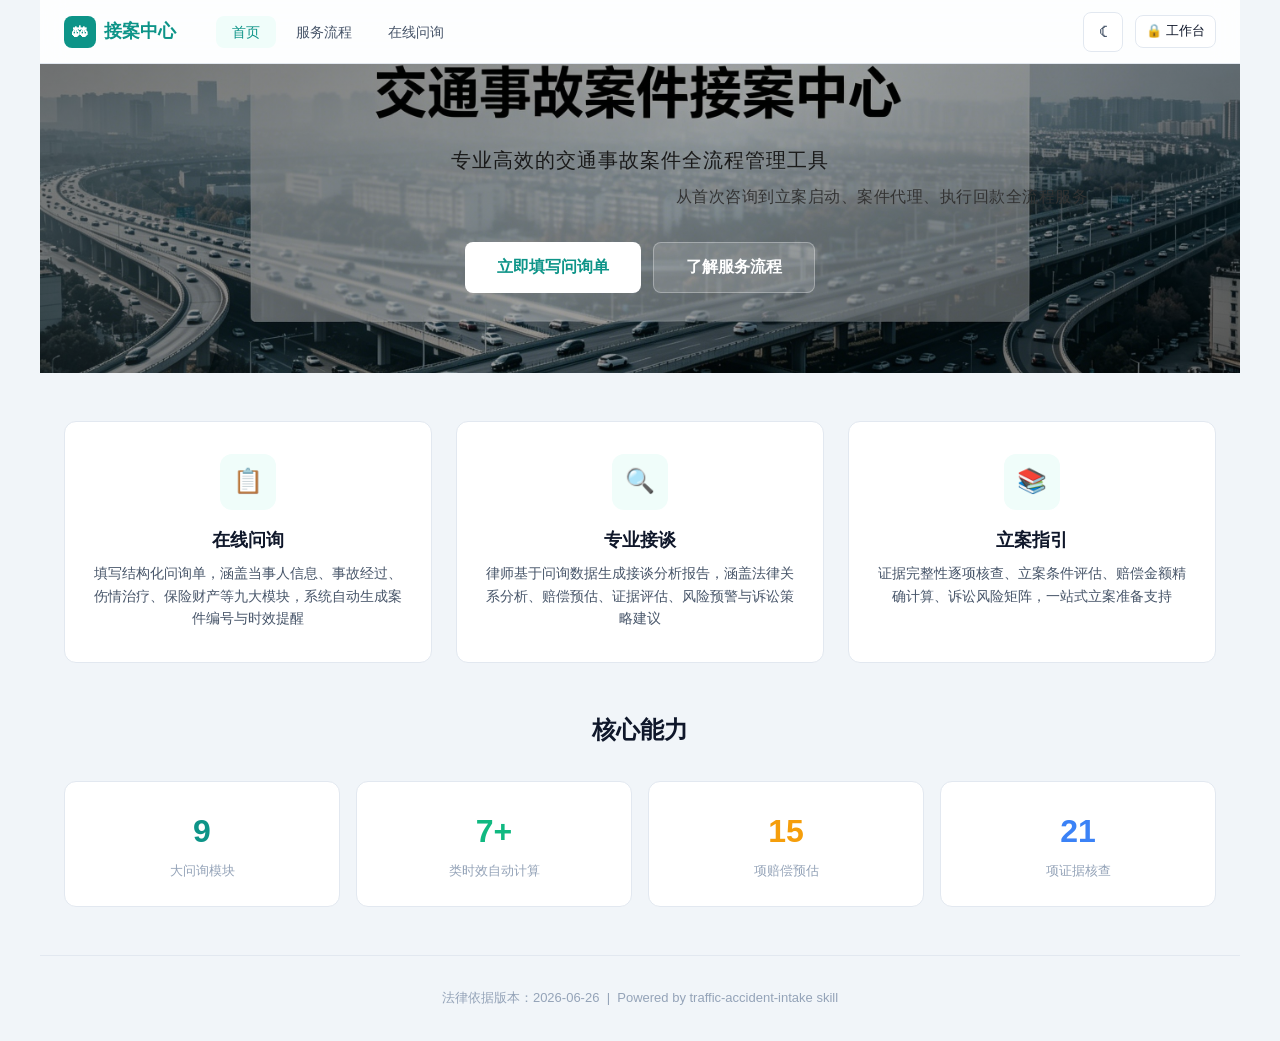
==== commit 88ed1e55: "feat: update hero section layout per design review - Remove large title "交通事故案件接案中心" - Replace subti" ====
--- a/index.html
+++ b/index.html
@@ -31,8 +31,10 @@
 
     <!-- Hero -->
     <div class="hero">
-      <h1>交通事故案件接案中心</h1>
-      <p class="subtitle">专业高效的交通事故案件全流程管理工具，从首次咨询到立案启动，三步完成</p>
+      <div class="hero-subtitle-wrap">
+        <p class="hero-subtitle-line1">专业高效的交通事故案件全流程管理工具</p>
+        <p class="hero-subtitle-line2">从首次咨询到立案启动、案件代理、执行回款全流程服务</p>
+      </div>
       <div class="hero-cta">
         <button class="btn-hero btn-hero-primary" onclick="location.hash='#/intake'">立即填写问询单</button>
         <button class="btn-hero btn-hero-secondary" onclick="location.hash='#/process'">了解服务流程</button>
--- a/css/style.css
+++ b/css/style.css
@@ -628,13 +628,29 @@
   z-index: 1;
 }
 
-.hero .subtitle {
-  font-size: 18px;
-  opacity: 0.9;
-  max-width: 600px;
-  margin: 0 auto 32px;
+.hero-subtitle-wrap {
   position: relative;
   z-index: 1;
+  margin-bottom: 32px;
+}
+
+.hero-subtitle-line1 {
+  font-size: 20px;
+  color: #1a1a1a;
+  text-align: center;
+  margin: 0 0 8px 0;
+  font-weight: 500;
+  letter-spacing: 1px;
+}
+
+.hero-subtitle-line2 {
+  font-size: 16px;
+  color: #333;
+  text-align: right;
+  margin: 0;
+  font-weight: 400;
+  letter-spacing: 0.5px;
+  padding-right: 10%;
 }
 
 .hero .hero-cta {
@@ -1668,7 +1684,8 @@
 @media (max-width: 768px) {
   .hero { padding: 48px 20px; }
   .hero h1 { font-size: 28px; }
-  .hero .subtitle { font-size: 15px; }
+  .hero-subtitle-line1 { font-size: 16px; }
+  .hero-subtitle-line2 { font-size: 13px; padding-right: 5%; }
   .hero .hero-cta { flex-direction: column; align-items: center; }
 
   .service-grid { grid-template-columns: 1fr; padding: 32px 16px; }
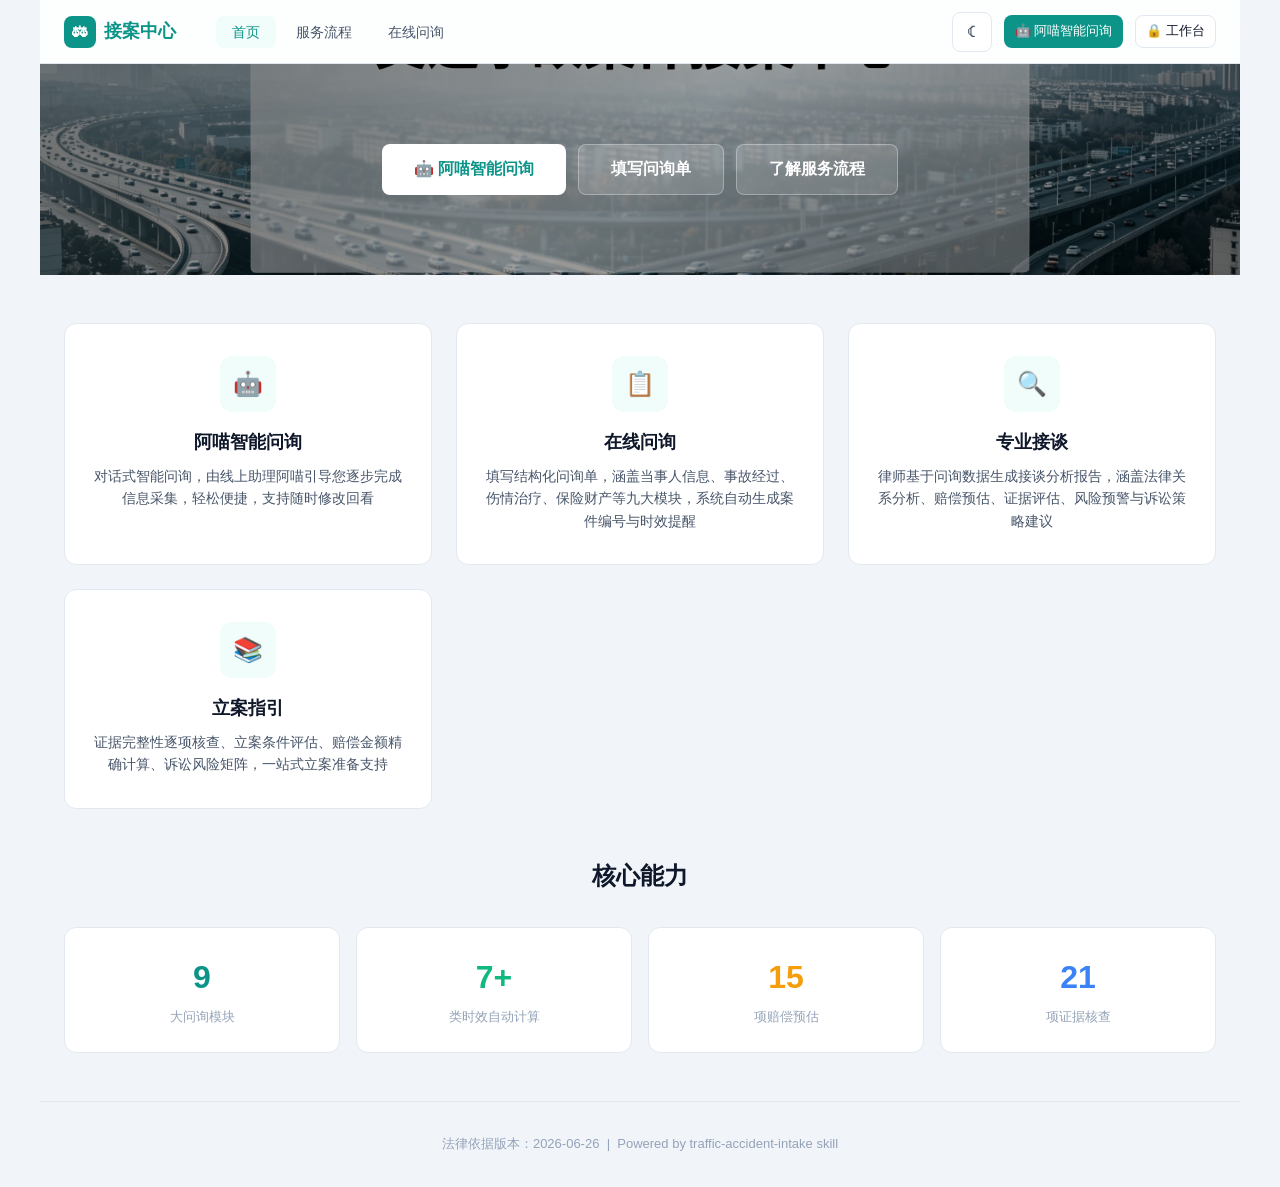
==== commit 29700b28: "feat: 首页删除banner文字 + 添加阿喵智能问询入口 - 移除hero区域副标题文字 - 导航栏添加"阿喵智能问询"按钮 - hero主按钮改为chatbot入口 - 服务区新增chatbo" ====
--- a/index.html
+++ b/index.html
@@ -22,6 +22,7 @@
     </ul>
     <div class="nav-actions">
       <button class="theme-toggle" id="themeToggle" title="切换主题">&#9790;</button>
+      <a href="chatbot.html" class="btn btn-sm btn-primary">&#129302; 阿喵智能问询</a>
       <a href="team.html" class="btn btn-sm btn-secondary">&#128274; 工作台</a>
     </div>
   </nav>
@@ -31,18 +32,20 @@
 
     <!-- Hero -->
     <div class="hero">
-      <div class="hero-subtitle-wrap">
-        <p class="hero-subtitle-line1">专业高效的交通事故案件全流程管理工具</p>
-        <p class="hero-subtitle-line2">从首次咨询到立案启动、案件代理、执行回款全流程服务</p>
-      </div>
       <div class="hero-cta">
-        <button class="btn-hero btn-hero-primary" onclick="location.hash='#/intake'">立即填写问询单</button>
+        <button class="btn-hero btn-hero-primary" onclick="location.href='chatbot.html'">&#129302; 阿喵智能问询</button>
+        <button class="btn-hero btn-hero-secondary" onclick="location.hash='#/intake'">填写问询单</button>
         <button class="btn-hero btn-hero-secondary" onclick="location.hash='#/process'">了解服务流程</button>
       </div>
     </div>
 
     <!-- Service Cards -->
     <div class="service-grid">
+      <div class="service-card" style="cursor:pointer;" onclick="location.href='chatbot.html'">
+        <div class="service-icon">&#129302;</div>
+        <h3>阿喵智能问询</h3>
+        <p>对话式智能问询，由线上助理阿喵引导您逐步完成信息采集，轻松便捷，支持随时修改回看</p>
+      </div>
       <div class="service-card">
         <div class="service-icon">&#128203;</div>
         <h3>在线问询</h3>
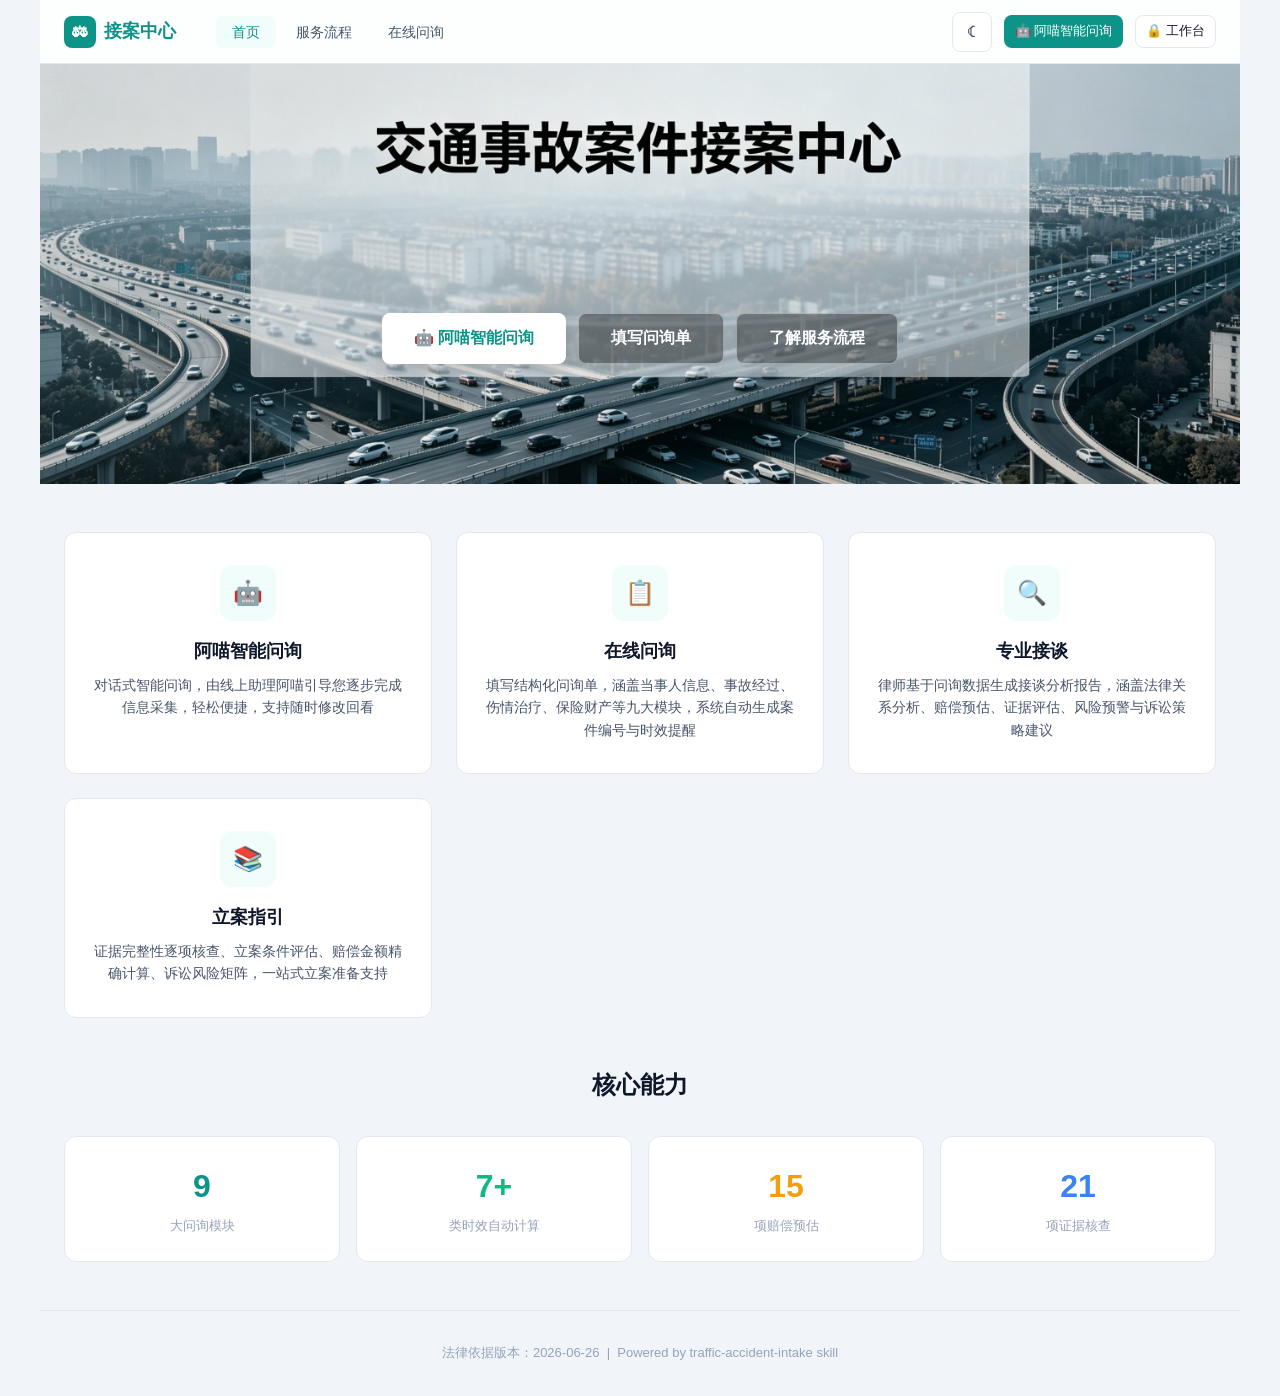
==== commit 9cd44ad3: "fix: 修复Banner遮罩过深导致标题文字显示不全 + 服务流程扩写至五个阶段 - Hero ::before 遮罩从 rgba(0,0,0,0.55) 降至 0.15，中间区域仅 0.05，让图" ====
--- a/index.html
+++ b/index.html
@@ -97,7 +97,7 @@
     <div class="process-section">
       <h2>服务流程</h2>
       <p style="text-align:center;color:var(--text-secondary);margin:-32px auto 48px;max-width:600px;font-size:15px;">
-        从首次咨询到立案启动，三个阶段有序推进，点击每个阶段查看详细内容
+        从首次咨询到执行回款，五个阶段有序推进，点击每个阶段查看详细内容
       </p>
 
       <div class="process-timeline">
@@ -152,6 +152,44 @@
               <div class="step-detail-item"><span class="detail-icon">&#10003;</span>诉讼风险矩阵：责任争议、证据不足、保险免责、执行不能等</div>
               <div class="step-detail-item"><span class="detail-icon">&#10003;</span>立案材料清单：起诉状、证据目录、主体证明等完整清单</div>
               <div class="step-detail-item"><span class="detail-icon">&#10003;</span>立案操作指引：诉讼费速算、网上/现场/跨域立案流程</div>
+            </div>
+          </div>
+        </div>
+
+        <!-- Phase 4 -->
+        <div class="process-step" onclick="toggleStep(this)">
+          <div class="step-dot">4</div>
+          <div class="step-card">
+            <h3>&#9878; 阶段四 &middot; 案件代理</h3>
+            <p>立案后进入全面代理阶段，起草诉讼文书、组织庭审策略、推进调解谈判，最大化维护当事人权益</p>
+            <div class="step-details">
+              <div class="step-detail-item"><span class="detail-icon">&#10003;</span>诉讼文书起草：起诉状、证据目录、质证意见、代理词等全套文书一键生成</div>
+              <div class="step-detail-item"><span class="detail-icon">&#10003;</span>证据编排与质证：按要件结构分组编排证据，自动生成质证意见应对对方抗辩</div>
+              <div class="step-detail-item"><span class="detail-icon">&#10003;</span>庭审提纲与预案：法庭调查/辩论/陈述各环节应对预案，模拟对方可能抗辩方向</div>
+              <div class="step-detail-item"><span class="detail-icon">&#10003;</span>调解与谈判策略：基于赔偿测算和风险评估，制定调解底线与最优谈判方案</div>
+              <div class="step-detail-item"><span class="detail-icon">&#10003;</span>保险理赔协调：与保险公司对接，推动交强险/商业险在诉前或诉中高效理赔</div>
+              <div class="step-detail-item"><span class="detail-icon">&#10003;</span>时效跟踪预警：全周期监控举证期限、鉴定申请、上诉期等关键节点，零遗漏</div>
+              <div class="step-detail-item"><span class="detail-icon">&#10003;</span>程序性文书支持：保全申请、调查取证、追加当事人等程序性文书即时起草</div>
+              <div style="margin-top:16px;">
+                <button class="btn btn-primary btn-sm" onclick="event.stopPropagation();location.href='team.html'">进入律师工作台 &rarr;</button>
+              </div>
+            </div>
+          </div>
+        </div>
+
+        <!-- Phase 5 -->
+        <div class="process-step" onclick="toggleStep(this)">
+          <div class="step-dot">5</div>
+          <div class="step-card">
+            <h3>&#128176; 阶段五 &middot; 执行回款</h3>
+            <p>判决或调解生效后，推进执行程序落地，确保赔偿款及时到位，完成案件闭环</p>
+            <div class="step-details">
+              <div class="step-detail-item"><span class="detail-icon">&#10003;</span>执行申请起草：自动生成强制执行申请书，匹配管辖法院与被执行人信息</div>
+              <div class="step-detail-item"><span class="detail-icon">&#10003;</span>财产线索追踪：对接公开信息查询，梳理被执行人银行账户、车辆、不动产等可执行财产</div>
+              <div class="step-detail-item"><span class="detail-icon">&#10003;</span>保险理赔跟进：跟踪保险公司理赔进度，协调直赔或先行赔付，缩短回款周期</div>
+              <div class="step-detail-item"><span class="detail-icon">&#10003;</span>执行进展管理：记录每次执行措施（查封/冻结/扣划）及回款金额，实时更新台账</div>
+              <div class="step-detail-item"><span class="detail-icon">&#10003;</span>结案归档指引：文书归档、客户交接确认、结案报告自动生成</div>
+              <div class="step-detail-item"><span class="detail-icon">&#10003;</span>案件复盘分析：胜败因素回顾、代理经验沉淀、类案数据积累，持续提升团队能力</div>
             </div>
           </div>
         </div>
--- a/css/style.css
+++ b/css/style.css
@@ -589,11 +589,15 @@
 .hero {
   background: url('../images/banner-day.jpg') center center / cover no-repeat;
   color: white;
-  padding: 80px 40px;
+  padding: 120px 40px;
+  min-height: 420px;
   text-align: center;
   position: relative;
   overflow: hidden;
   transition: background-image 0.8s ease-in-out;
+  display: flex;
+  align-items: flex-end;
+  justify-content: center;
 }
 
 /* Night variant — applied by JS based on time of day */
@@ -605,7 +609,7 @@
   content: '';
   position: absolute;
   top: 0; left: 0; right: 0; bottom: 0;
-  background: linear-gradient(135deg, rgba(0,0,0,0.55) 0%, rgba(0,0,0,0.35) 50%, rgba(0,0,0,0.55) 100%);
+  background: linear-gradient(135deg, rgba(0,0,0,0.15) 0%, rgba(0,0,0,0.05) 40%, rgba(0,0,0,0.05) 60%, rgba(0,0,0,0.15) 100%);
   z-index: 0;
 }
 
@@ -674,6 +678,7 @@
 .hero .btn-hero-primary {
   background: white;
   color: var(--primary);
+  box-shadow: 0 4px 16px rgba(0,0,0,0.15);
 }
 
 .hero .btn-hero-primary:hover {
@@ -683,13 +688,13 @@
 }
 
 .hero .btn-hero-secondary {
-  background: rgba(255,255,255,0.15);
+  background: rgba(0,0,0,0.35);
   color: white;
-  border: 1px solid rgba(255,255,255,0.3);
+  border: 1px solid rgba(255,255,255,0.4);
 }
 
 .hero .btn-hero-secondary:hover {
-  background: rgba(255,255,255,0.25);
+  background: rgba(0,0,0,0.5);
 }
 
 /* ===== Service Cards ===== */
@@ -1682,7 +1687,7 @@
 
 /* ===== Responsive ===== */
 @media (max-width: 768px) {
-  .hero { padding: 48px 20px; }
+  .hero { padding: 80px 20px; min-height: 320px; }
   .hero h1 { font-size: 28px; }
   .hero-subtitle-line1 { font-size: 16px; }
   .hero-subtitle-line2 { font-size: 13px; padding-right: 5%; }
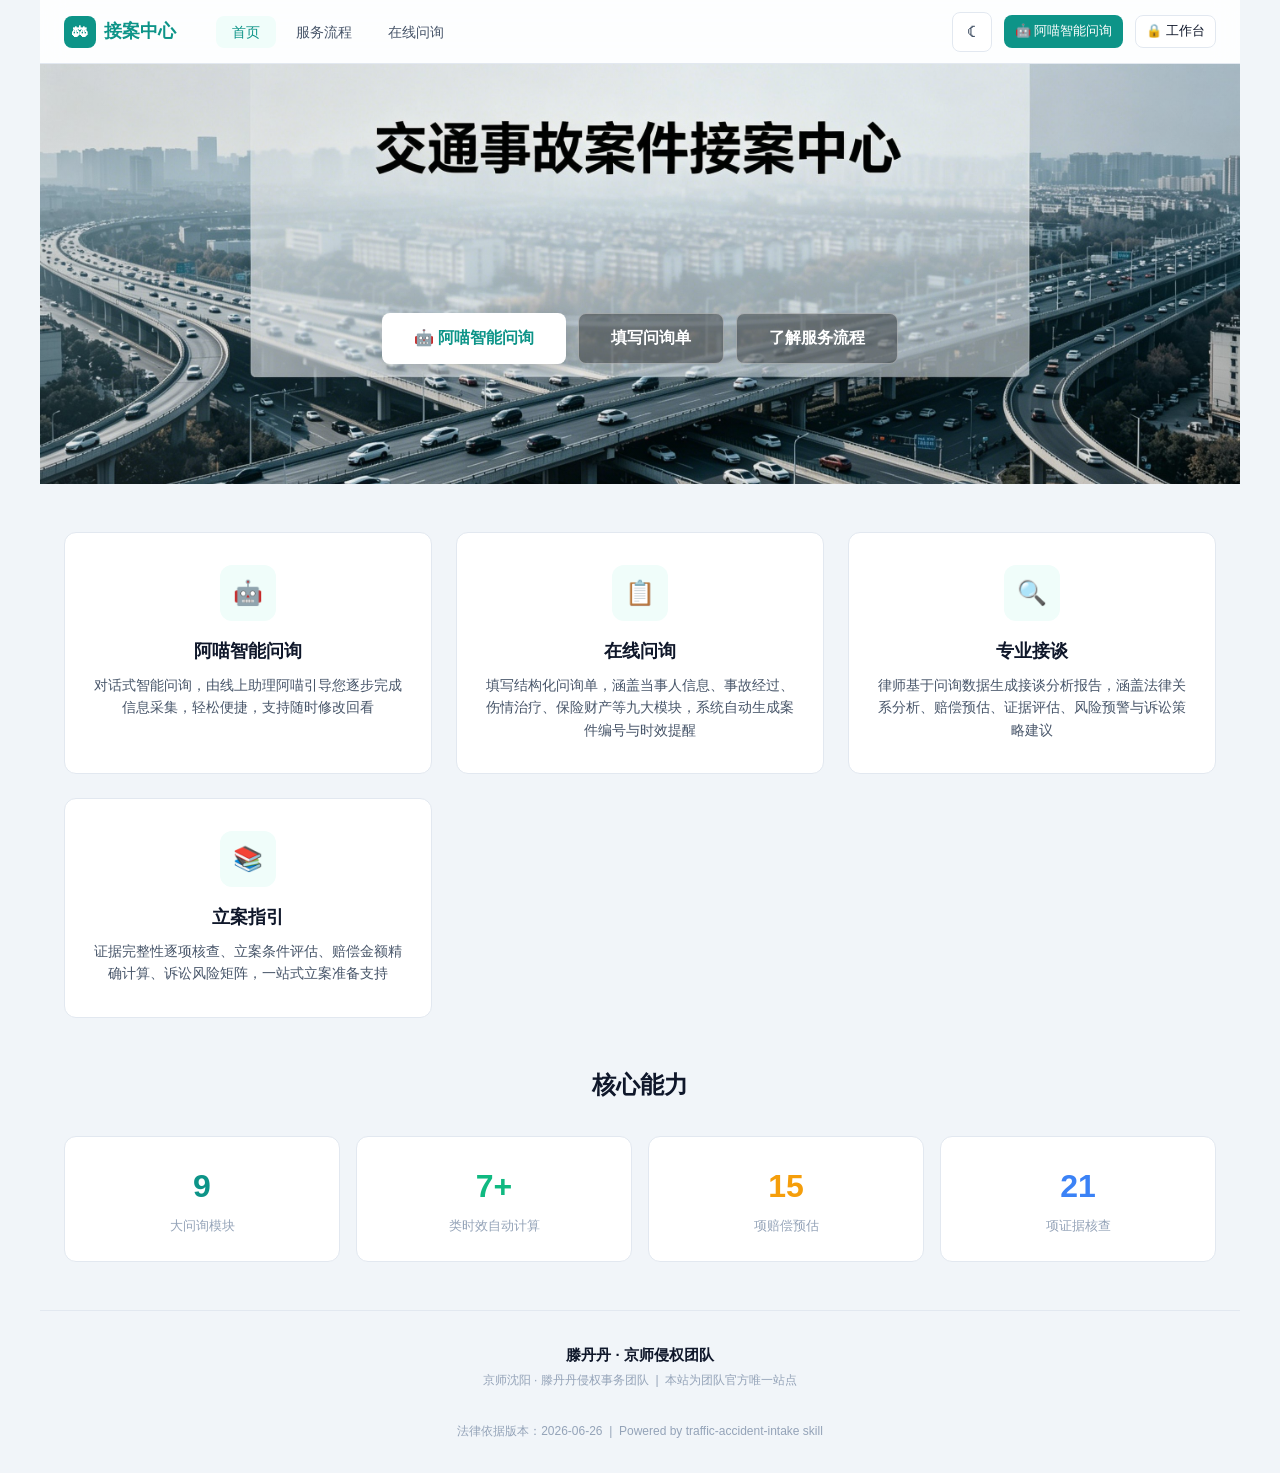
==== commit 821d5f16: "add lawyer branding and contact info to prevent impersonation - Homepage: add "滕丹丹·京师侵权团队" branding " ====
--- a/index.html
+++ b/index.html
@@ -86,9 +86,14 @@
       </div>
     </div>
 
+    <!-- Lawyer Branding -->
+    <div style="text-align:center;padding:32px 24px 16px;border-top:1px solid var(--border);">
+      <div style="font-size:15px;font-weight:600;color:var(--text-primary);margin-bottom:4px;">滕丹丹 &middot; 京师侵权团队</div>
+      <div style="font-size:12px;color:var(--text-muted);">京师沈阳 &middot; 滕丹丹侵权事务团队 &nbsp;|&nbsp; 本站为团队官方唯一站点</div>
+    </div>
     <!-- Footer -->
-    <div style="text-align:center;padding:32px;border-top:1px solid var(--border);color:var(--text-muted);font-size:13px;">
-      <p>法律依据版本：2026-06-26 &nbsp;|&nbsp;  Powered by traffic-accident-intake skill</p>
+    <div style="text-align:center;padding:16px 24px 32px;color:var(--text-muted);font-size:12px;">
+      <p>法律依据版本：2026-06-26 &nbsp;|&nbsp; Powered by traffic-accident-intake skill</p>
     </div>
   </div>
 
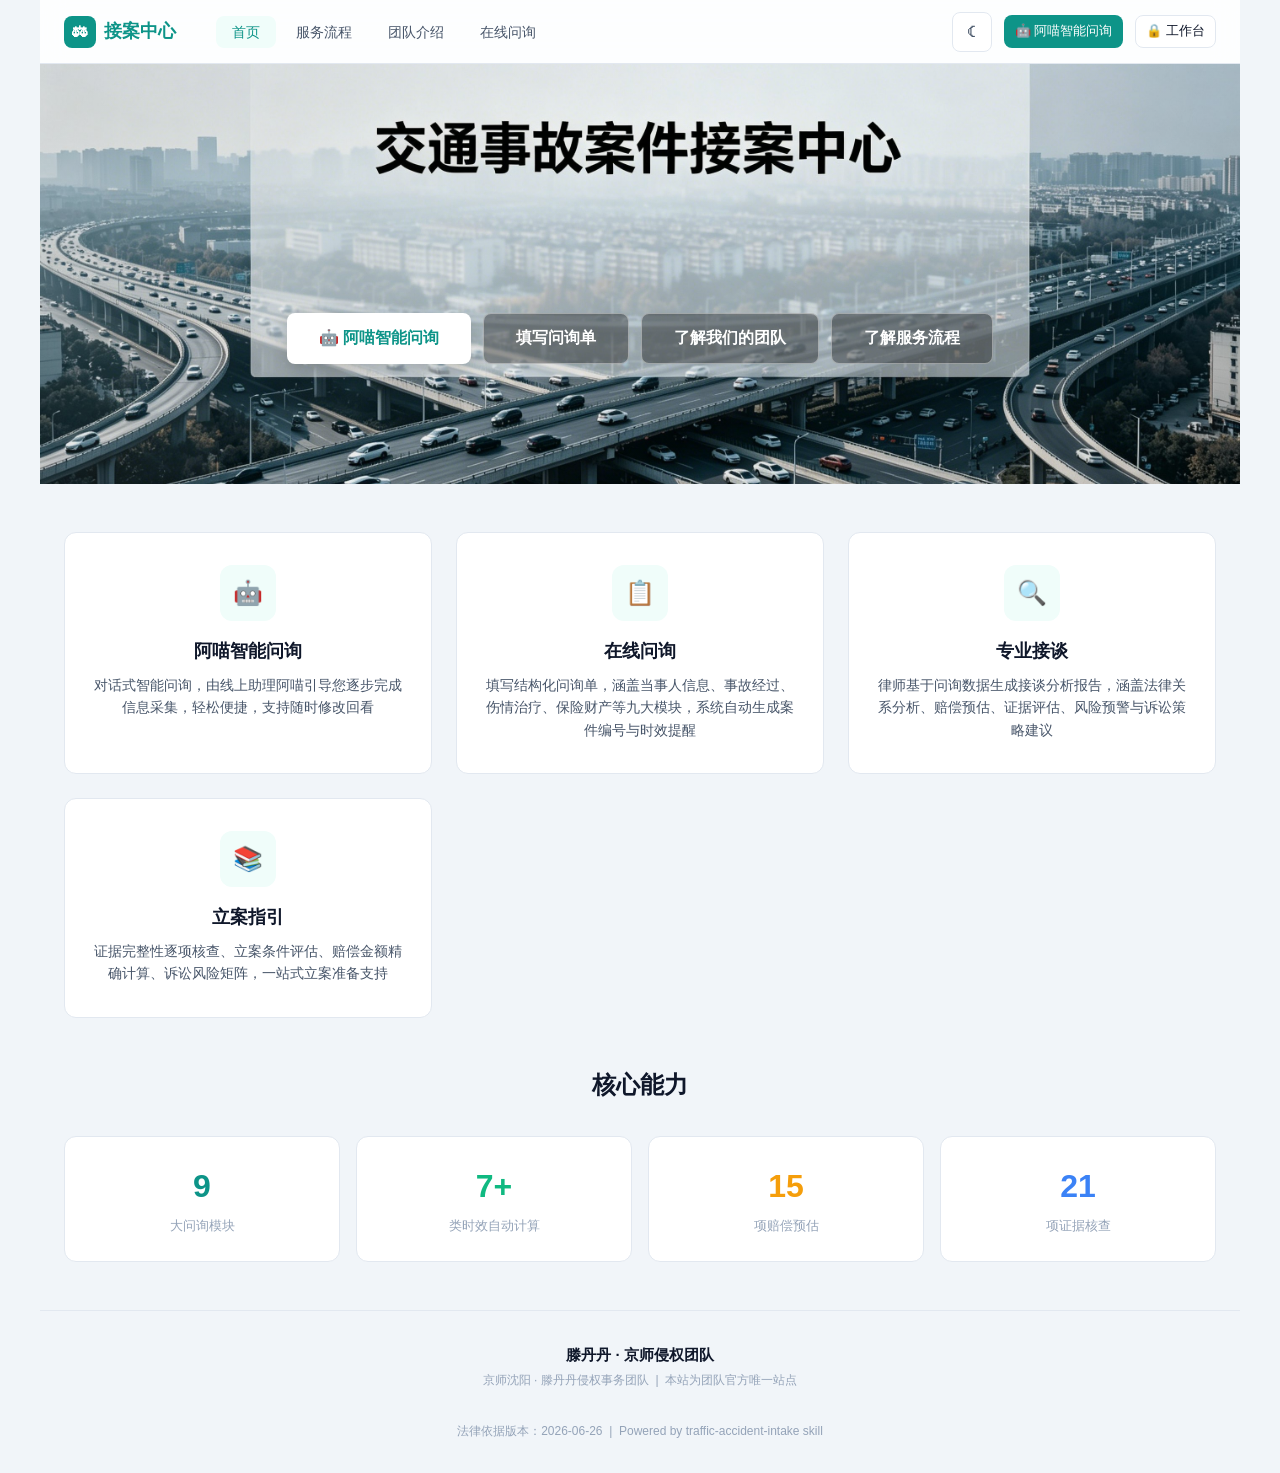
==== commit c5269ef9: "add team introduction page with McKinsey-style layout - New about.html: high-end minimalist team int" ====
--- a/index.html
+++ b/index.html
@@ -18,6 +18,7 @@
     <ul class="nav-links">
       <li><a href="#/" class="active" data-route="/">首页</a></li>
       <li><a href="#/process" data-route="/process">服务流程</a></li>
+      <li><a href="about.html" data-route="/about">团队介绍</a></li>
       <li><a href="#/intake" data-route="/intake">在线问询</a></li>
     </ul>
     <div class="nav-actions">
@@ -35,6 +36,7 @@
       <div class="hero-cta">
         <button class="btn-hero btn-hero-primary" onclick="location.href='chatbot.html'">&#129302; 阿喵智能问询</button>
         <button class="btn-hero btn-hero-secondary" onclick="location.hash='#/intake'">填写问询单</button>
+        <button class="btn-hero btn-hero-secondary" onclick="location.href='about.html'">了解我们的团队</button>
         <button class="btn-hero btn-hero-secondary" onclick="location.hash='#/process'">了解服务流程</button>
       </div>
     </div>
